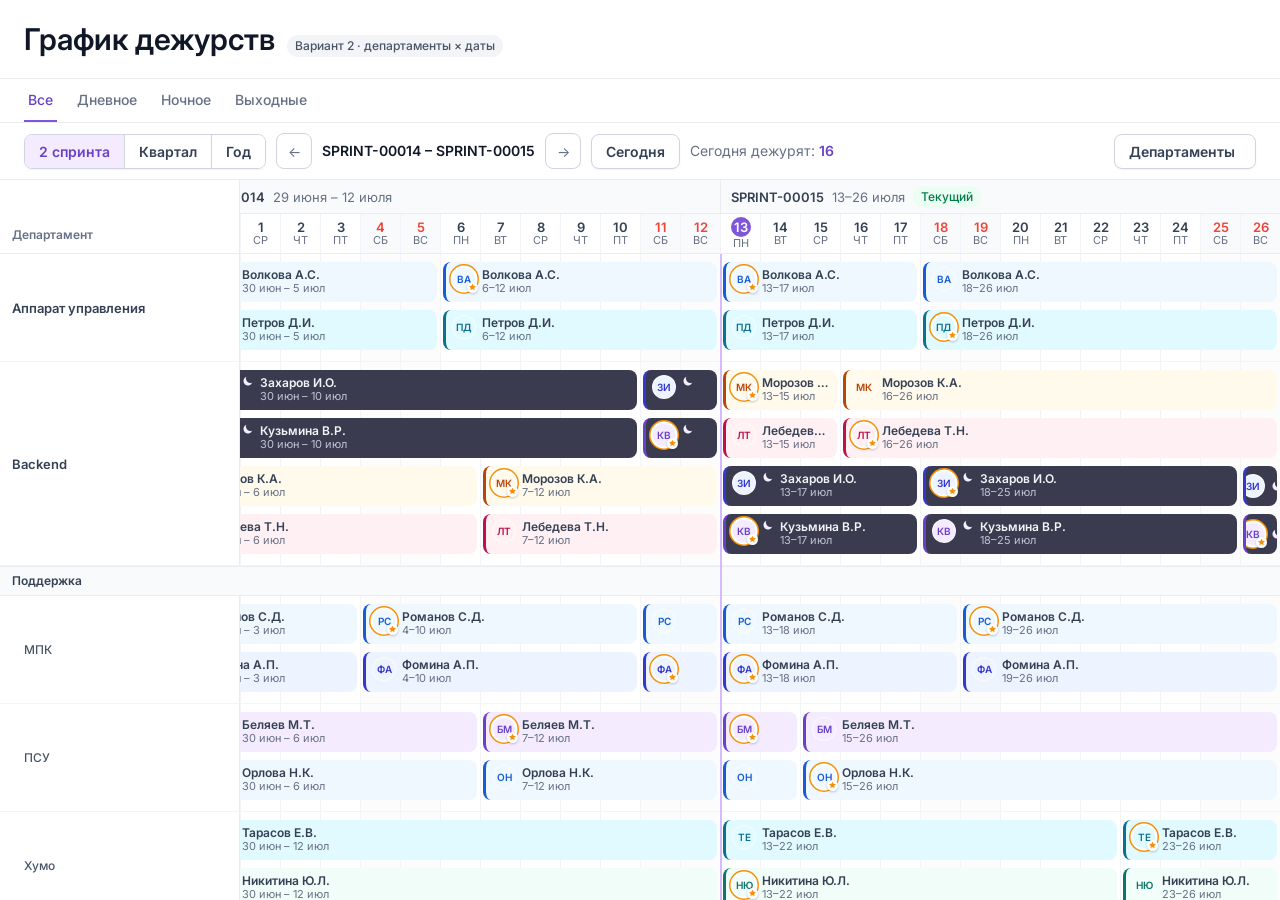
==== index.html @ 49e263d4 "Rename variant-2.html to index.html" ====
<!DOCTYPE html>
<html lang="ru">
<head>
<meta charset="UTF-8">
<meta name="viewport" content="width=device-width, initial-scale=1.0">
<title>График дежурств — Вариант 2 (департаменты × даты)</title>
<link rel="preconnect" href="https://fonts.googleapis.com">
<link rel="preconnect" href="https://fonts.gstatic.com" crossorigin>
<link href="https://fonts.googleapis.com/css2?family=Inter:wght@400;500;600;700&display=swap" rel="stylesheet">
<link rel="stylesheet" href="common.css">
<style>
  html, body { height: 100%; overflow: hidden; }
  body { display: flex; flex-direction: column; }

  .tl-wrap {
    flex: 1;
    overflow: auto;
    position: relative;
    background: var(--gray-25);
  }

  .tl-grid {
    display: grid;
    position: relative;
  }

  /* corner + headers */
  .corner-cell {
    position: sticky;
    top: 0; left: 0;
    z-index: 9;
    background: #fff;
    border-bottom: 1px solid var(--gray-200);
    border-right: 1px solid var(--gray-200);
    grid-column: 1;
    grid-row: 1 / span 2;
    display: flex;
    align-items: flex-end;
    padding: 8px 12px;
    font-size: 12px;
    font-weight: 600;
    color: var(--gray-500);
  }
  .sprint-head-cell {
    position: sticky;
    top: 0;
    z-index: 6;
    background: var(--gray-50);
    border-bottom: 1px solid var(--gray-200);
    border-left: 1px solid var(--gray-200);
    display: flex;
    align-items: center;
    gap: 8px;
    padding: 6px 10px;
    font-size: 13px;
    font-weight: 600;
    color: var(--gray-700);
    height: 34px;
    overflow: hidden;
    white-space: nowrap;
  }
  .sprint-head-cell > span { overflow: hidden; text-overflow: ellipsis; }
  .day-head-cell {
    position: sticky;
    z-index: 6;
    background: #fff;
    border-bottom: 1px solid var(--gray-200);
    border-left: 1px solid var(--gray-100);
    display: flex;
    flex-direction: column;
    align-items: center;
    justify-content: center;
    font-size: 11px;
    color: var(--gray-500);
    height: 40px;
    line-height: 13px;
  }
  .day-head-cell .dnum { font-size: 13px; font-weight: 600; color: var(--gray-700); }
  .day-head-cell.is-weekend { background: var(--gray-50); }
  .day-head-cell.is-weekend .dnum { color: var(--error-500); }
  .day-head-cell.is-today .dnum {
    display: inline-flex;
    align-items: center;
    justify-content: center;
    width: 20px; height: 20px;
    border-radius: 50%;
    background: var(--brand-600);
    color: #fff;
  }
  .day-head-cell.is-current-period {
    background: var(--brand-25);
  }
  .day-head-cell.is-current-period .dnum {
    color: var(--brand-700);
  }

  .today-line {
    position: absolute;
    top: 0;
    width: 2px;
    background: var(--brand-300);
    z-index: 4;
    pointer-events: none;
  }

  /* department rows */
  .dept-label-cell {
    position: sticky;
    left: 0;
    z-index: 3;
    background: #fff;
    border-right: 1px solid var(--gray-200);
    border-bottom: 1px solid var(--gray-100);
    padding: 8px 12px;
    display: flex;
    align-items: center;
    font-size: 13px;
    font-weight: 600;
    color: var(--gray-700);
  }
  /* Строка-названия группы внутри департамента (напр. "Поддержка" -> МПК) —
     чуть светлее и с отступом, сама строка идёт ПОСЛЕ .dept-section-row. */
  .dept-label-cell.is-group {
    padding-left: 24px;
    font-size: 12px;
    font-weight: 500;
    color: var(--gray-600);
  }
  /* Строка-заголовок департамента, у которого есть группы — во всю ширину
     таблицы, сразу над строками его групп (см. Roster.buildColumns). */
  /* Сам бар — на всю ширину грида (не sticky, иначе поедет и разъедется с
     колонками дат под ним при горизонтальном скролле). А вот подпись внутри
     него должна оставаться в поле зрения при скролле — она sticky. */
  .dept-section-row {
    background: var(--gray-50);
    border-bottom: 1px solid var(--gray-200);
    border-top: 1px solid var(--gray-200);
    display: flex;
    align-items: center;
    font-size: 12px;
    font-weight: 600;
    color: var(--gray-700);
  }
  .dept-section-row .dept-section-label {
    position: sticky;
    left: 0;
    padding: 4px 12px;
  }
  .dept-body-cell {
    position: relative;
    border-bottom: 1px solid var(--gray-100);
    background: #fff;
  }
  .dept-body-cell .col-bg {
    position: absolute;
    top: 0; bottom: 0;
    border-left: 1px solid var(--gray-100);
  }
  .dept-body-cell .col-bg.weekend { background: var(--gray-25); }

  .dept-body-cell .duty-card {
    position: absolute;
    box-sizing: border-box;
    height: 40px;
  }

  .dept-body-cell .empty-dash-abs {
    position: absolute;
    top: 0; bottom: 0;
    display: flex;
    align-items: center;
    justify-content: center;
  }

</style>
</head>
<body>

<header class="page-header">
  <div class="page-title-block">
    <h1 class="page-title">График дежурств</h1>
    <span class="badge badge-gray">Вариант 2 · департаменты × даты</span>
  </div>
</header>

<nav class="tabs" role="tablist" aria-label="Фильтр по типу смены" id="shiftTabs">
  <button class="tab-btn" role="tab" aria-selected="true" data-shift="all">Все</button>
  <button class="tab-btn" role="tab" aria-selected="false" data-shift="day">Дневное</button>
  <button class="tab-btn" role="tab" aria-selected="false" data-shift="night">Ночное</button>
  <button class="tab-btn" role="tab" aria-selected="false" data-shift="weekend">Выходные</button>
</nav>

<div class="filters-bar">
  <div class="filters-left">
    <div class="btn-group" role="group" aria-label="Масштаб" id="zoomGroup">
      <button class="btn" aria-pressed="true" data-zoom="sprint2">2 спринта</button>
      <button class="btn" aria-pressed="false" data-zoom="quarter">Квартал</button>
      <button class="btn" aria-pressed="false" data-zoom="year">Год</button>
    </div>
    <button class="icon-btn" id="prevBtn" aria-label="Предыдущий период">←</button>
    <span class="period-label" id="periodLabel"></span>
    <button class="icon-btn" id="nextBtn" aria-label="Следующий период">→</button>
    <button class="btn" id="todayBtn">Сегодня</button>
    <span class="today-count" id="todayCount">Сегодня дежурят: <strong>0</strong></span>
  </div>
  <div class="filters-right">
    <div class="dropdown" id="deptDropdown">
      <button class="btn" id="deptDropdownBtn" aria-haspopup="true" aria-expanded="false">Департаменты <span id="deptFilterCount"></span></button>
      <div class="dropdown-panel" id="deptDropdownPanel"></div>
    </div>
  </div>
</div>

<main class="tl-wrap" id="tlWrap">
  <div class="tl-grid" id="tlGrid" role="grid" aria-label="График дежурств по департаментам и датам"></div>
</main>

<div class="modal-overlay" id="summaryModalOverlay" hidden>
  <div class="modal" role="dialog" aria-modal="true" aria-labelledby="summaryModalTitle">
    <div class="modal-header">
      <h2 class="modal-title" id="summaryModalTitle">Сводка по спринту</h2>
      <button type="button" class="modal-close" id="summaryModalClose" aria-label="Закрыть">✕</button>
    </div>
    <div class="modal-body" id="summaryModalBody"></div>
  </div>
</div>

<script src="data.js"></script>
<script src="common.js"></script>
<script>
(function () {
  "use strict";

  var peopleById = {};
  DATA.people.forEach(function (p) { peopleById[p.id] = p; });
  var departmentsById = {};
  DATA.departments.forEach(function (d) { departmentsById[d.id] = d; });

  var todayIdx = DATA.sprints.findIndex(function (s) { return s.current; });
  var defaultPairStart = todayIdx > 0 ? todayIdx - 1 : todayIdx;

  var lastRenderContext = null;

  var state = {
    shift: "all",
    hiddenDepts: new Set(),
    hiddenGroups: new Set(),                                  // ключи "deptId::groupId"
    zoom: "sprint2",
    sprintPairStart: defaultPairStart,   // index into DATA.sprints for sprint2 mode
    quarterAnchor: quarterStartOf(Roster.fromISO(DATA.today)),
    yearAnchor: Roster.fromISO(DATA.today).getFullYear()
  };

  function groupKey(deptId, groupId) { return deptId + "::" + groupId; }

  /**
   * Департаменты, видимые с учётом обоих уровней фильтра: скрытые целиком
   * департаменты выброшены; у оставшихся departments со groups скрытые
   * группы вырезаны из .groups (департамент с 0 видимых групп тоже
   * выбрасывается).
   */
  function visibleDepartments() {
    return DATA.departments
      .filter(function (d) { return !state.hiddenDepts.has(d.id); })
      .map(function (d) {
        if (!d.groups) return d;
        var groups = d.groups.filter(function (g) { return !state.hiddenGroups.has(groupKey(d.id, g.id)); });
        return groups.length === d.groups.length ? d : Object.assign({}, d, { groups: groups });
      })
      .filter(function (d) { return !d.groups || d.groups.length > 0; });
  }

  function quarterStartOf(d) {
    var q = Math.floor(d.getMonth() / 3);
    return new Date(d.getFullYear(), q * 3, 1);
  }
  function mondayOnOrBefore(d) {
    var r = new Date(d.getFullYear(), d.getMonth(), d.getDate());
    var wd = r.getDay(); // 0=Sun..6=Sat
    var diff = (wd === 0) ? 6 : wd - 1;
    r.setDate(r.getDate() - diff);
    return r;
  }

  // ---------------------------------------------------------- controls --

  var shiftTabs = document.getElementById("shiftTabs");
  shiftTabs.addEventListener("click", function (e) {
    var btn = e.target.closest(".tab-btn");
    if (!btn) return;
    shiftTabs.querySelectorAll(".tab-btn").forEach(function (b) { b.setAttribute("aria-selected", b === btn ? "true" : "false"); });
    state.shift = btn.dataset.shift;
    render();
  });

  var deptDropdown = document.getElementById("deptDropdown");
  var deptDropdownBtn = document.getElementById("deptDropdownBtn");
  var deptDropdownPanel = document.getElementById("deptDropdownPanel");
  DATA.departments.forEach(function (d) {
    var row = document.createElement("label");
    row.className = "dropdown-item";
    row.innerHTML = '<input type="checkbox" checked data-dept="' + d.id + '"> ' + Roster.escapeHtml(d.name);
    deptDropdownPanel.appendChild(row);
    if (!d.groups) return;
    d.groups.forEach(function (g) {
      var groupRow = document.createElement("label");
      groupRow.className = "dropdown-item is-group";
      groupRow.innerHTML = '<input type="checkbox" checked data-dept="' + d.id + '" data-group="' + g.id + '"> ' + Roster.escapeHtml(g.name);
      deptDropdownPanel.appendChild(groupRow);
    });
  });
  deptDropdownBtn.addEventListener("click", function () {
    var open = deptDropdown.classList.toggle("open");
    deptDropdownBtn.setAttribute("aria-expanded", open ? "true" : "false");
  });
  document.addEventListener("click", function (e) {
    if (!deptDropdown.contains(e.target)) { deptDropdown.classList.remove("open"); deptDropdownBtn.setAttribute("aria-expanded", "false"); }
  });
  deptDropdownPanel.addEventListener("change", function (e) {
    var cb = e.target;
    if (!cb.dataset.dept) return;
    if (cb.dataset.group) {
      var key = groupKey(cb.dataset.dept, cb.dataset.group);
      if (cb.checked) state.hiddenGroups.delete(key); else state.hiddenGroups.add(key);
    } else {
      if (cb.checked) state.hiddenDepts.delete(cb.dataset.dept); else state.hiddenDepts.add(cb.dataset.dept);
      deptDropdownPanel.querySelectorAll('input[data-group][data-dept="' + cb.dataset.dept + '"]').forEach(function (groupCb) {
        groupCb.disabled = !cb.checked;
        groupCb.closest(".dropdown-item").classList.toggle("is-disabled", !cb.checked);
      });
    }
    render();
  });

  var zoomGroup = document.getElementById("zoomGroup");
  zoomGroup.addEventListener("click", function (e) {
    var btn = e.target.closest(".btn");
    if (!btn) return;
    zoomGroup.querySelectorAll(".btn").forEach(function (b) { b.setAttribute("aria-pressed", b === btn ? "true" : "false"); });
    state.zoom = btn.dataset.zoom;
    render();
  });
  zoomGroup.addEventListener("keydown", function (e) {
    if (e.key !== "ArrowLeft" && e.key !== "ArrowRight") return;
    var buttons = Array.prototype.slice.call(zoomGroup.querySelectorAll(".btn"));
    var idx = buttons.indexOf(document.activeElement);
    if (idx === -1) return;
    var next = e.key === "ArrowRight" ? Math.min(buttons.length - 1, idx + 1) : Math.max(0, idx - 1);
    buttons[next].focus();
    buttons[next].click();
    e.preventDefault();
  });

  document.getElementById("prevBtn").addEventListener("click", function () { shiftPeriod(-1); });
  document.getElementById("nextBtn").addEventListener("click", function () { shiftPeriod(1); });
  document.getElementById("todayBtn").addEventListener("click", function () {
    state.sprintPairStart = defaultPairStart;
    state.quarterAnchor = quarterStartOf(Roster.fromISO(DATA.today));
    state.yearAnchor = Roster.fromISO(DATA.today).getFullYear();
    render();
  });

  function shiftPeriod(dir) {
    if (state.zoom === "sprint2") {
      // Скользящее окно на 1 спринт за раз: 14-15 -> след. -> 15-16 -> 16-17,
      // а не перескок сразу через пару (14-15 -> 16-17).
      var next = state.sprintPairStart + dir;
      state.sprintPairStart = Math.max(0, Math.min(DATA.sprints.length - 2, next));
    } else if (state.zoom === "quarter") {
      var d = new Date(state.quarterAnchor.getFullYear(), state.quarterAnchor.getMonth() + dir * 3, 1);
      state.quarterAnchor = d;
    } else {
      state.yearAnchor += dir;
    }
    render();
  }

  window.addEventListener("resize", render);

  // ------------------------------------------------------------- today --

  function updateTodayCount(filteredDuties) {
    var todayDuties = filteredDuties.filter(function (d) { return d.date === DATA.today; });
    var totalPeople = new Set(todayDuties.map(function (d) { return d.personId; })).size;
    document.getElementById("todayCount").innerHTML = "Сегодня дежурят: <strong>" + totalPeople + "</strong>";
  }

  // -------------------------------------------------------------- main --

  function render() {
    var visibleDepts = visibleDepartments();
    var hiddenCount = (DATA.departments.length - visibleDepts.length) + state.hiddenGroups.size;
    document.getElementById("deptFilterCount").textContent = hiddenCount > 0 ? "(" + hiddenCount + ")" : "";

    var filteredDuties = state.shift === "all" ? DATA.duties : DATA.duties.filter(function (d) { return d.shift === state.shift; });
    // Ещё раз фильтруем по скрытым департаментам/группам — чтобы сводка по
    // спринту (модалка) тоже не учитывала скрытых людей, не только строки.
    filteredDuties = filteredDuties.filter(function (d) {
      var p = peopleById[d.personId];
      if (!p) return false;
      if (state.hiddenDepts.has(p.departmentId)) return false;
      if (p.groupId && state.hiddenGroups.has(groupKey(p.departmentId, p.groupId))) return false;
      return true;
    });
    updateTodayCount(filteredDuties);
    // Сохраняем последний контекст фильтров — модалка сводки по спринту
    // открывается по клику независимо от render() и должна видеть текущие
    // фильтры (по табу смены / по чекбоксам департаментов).
    lastRenderContext = { visibleDepts: visibleDepts, filteredDuties: filteredDuties, peopleById: peopleById };


    if (state.zoom === "sprint2") renderSprint2(visibleDepts, filteredDuties);
    else if (state.zoom === "quarter") renderQuarter(visibleDepts, filteredDuties);
    else renderYear(visibleDepts, filteredDuties);
  }

  /**
   * Разворачивает департаменты в плоский список СТРОК грида: департамент
   * без groups — 1 обычная строка; департамент с groups (напр. "Поддержка")
   * — строка-разделитель на всю ширину (dept-header) + по одной строке на
   * каждую группу. dept-header НЕ строка данных, лейнов/duty-card в ней нет.
   */
  function buildGridRows(visibleDepts) {
    var cols = Roster.buildColumns(visibleDepts);
    var gridRows = [];
    var lastDeptStart = null;
    cols.forEach(function (col) {
      if (col.isGrouped && col.deptColStart !== lastDeptStart) {
        gridRows.push({ type: "dept-header", deptName: col.deptName });
        lastDeptStart = col.deptColStart;
      }
      gridRows.push({ type: "row", col: col });
    });
    return gridRows;
  }

  function columnLabel(col) {
    return col.isGrouped ? col.deptName + " / " + col.groupName : col.deptName;
  }

  function setColumnsVar(count) {
    var containerWidth = document.getElementById("tlWrap").clientWidth;
    var dayW = Math.max(40, Math.floor((containerWidth - 240) / count));
    document.getElementById("tlGrid").style.setProperty("--day-w", dayW + "px");
    return dayW;
  }

  // ============================================================ sprint2 =

  function renderSprint2(visibleDepts, filteredDuties) {
    var pairStart = Math.max(0, Math.min(DATA.sprints.length - 2, state.sprintPairStart));
    var sprintA = DATA.sprints[pairStart];
    var sprintB = DATA.sprints[pairStart + 1];
    document.getElementById("periodLabel").textContent = sprintA.id + " – " + sprintB.id;
    document.getElementById("prevBtn").disabled = pairStart <= 0;
    document.getElementById("nextBtn").disabled = pairStart >= DATA.sprints.length - 2;

    var days = [];
    [sprintA, sprintB].forEach(function (sprint) {
      for (var iso = sprint.start; iso <= sprint.end; iso = Roster.addDays(iso, 1)) days.push(iso);
    });
    var dayW = setColumnsVar(days.length);
    var dayIndex = {};
    days.forEach(function (iso, i) { dayIndex[iso] = i; });

    var gridRows = buildGridRows(visibleDepts);

    var grid = document.getElementById("tlGrid");
    grid.innerHTML = "";
    grid.style.gridTemplateColumns = "240px repeat(" + days.length + ", var(--day-w))";
    grid.style.gridTemplateRows = "34px 40px repeat(" + gridRows.length + ", auto)";

    // corner
    var corner = document.createElement("div");
    corner.className = "corner-cell";
    corner.textContent = "Департамент";
    grid.appendChild(corner);

    // sprint header row
    [sprintA, sprintB].forEach(function (sprint, si) {
      var cell = document.createElement("div");
      cell.className = "sprint-head-cell sprint-clickable";
      cell.style.gridColumn = (si * 14 + 2) + " / span 14";
      cell.style.gridRow = "1";
      cell.dataset.sprintId = sprint.id;
      cell.tabIndex = 0;
      cell.setAttribute("role", "button");
      cell.setAttribute("aria-label", "Сводка по спринту " + sprint.id);
      cell.innerHTML = "<span>" + sprint.id + "</span><span style='font-weight:400;color:var(--gray-500)'>" +
        Roster.formatRangeFull(sprint.start, sprint.end) + "</span>" +
        (sprint.current ? '<span class="badge badge-success">Текущий</span>' : "");
      grid.appendChild(cell);
    });

    // day header row
    days.forEach(function (iso, idx) {
      var isToday = iso === DATA.today;
      var isWeekend = Roster.isWeekendISO(iso);
      var cell = document.createElement("div");
      cell.className = "day-head-cell" + (isWeekend ? " is-weekend" : "") + (isToday ? " is-today" : "");
      cell.style.gridColumn = (idx + 2) + "";
      cell.style.gridRow = "2";
      cell.style.top = "34px";
      cell.dataset.date = iso;
      cell.innerHTML = '<span class="dnum">' + Roster.dayNum(iso) + '</span><span>' + Roster.weekdayLetter(iso) + '</span>';
      grid.appendChild(cell);
    });

    // spans
    var spans = Roster.buildSpans(filteredDuties, peopleById, DATA.sprints);
    var visibleSprintIds = {};
    visibleSprintIds[sprintA.id] = true;
    visibleSprintIds[sprintB.id] = true;
    var relevant = spans.filter(function (s) { return visibleSprintIds[s.sprintId]; });

    var LANE_H = 44, LANE_GAP = 4, ROW_PAD = 8;

    gridRows.forEach(function (gr, i) {
      var gridRow = i + 3;

      if (gr.type === "dept-header") {
        var hdr = document.createElement("div");
        hdr.className = "dept-section-row";
        hdr.style.gridColumn = "1 / -1";
        hdr.style.gridRow = gridRow + "";
        hdr.innerHTML = '<span class="dept-section-label"></span>';
        hdr.firstChild.textContent = gr.deptName;
        grid.appendChild(hdr);
        return;
      }

      var col = gr.col;
      var colSpans = relevant.filter(function (s) { return s.departmentId === col.deptId && (col.groupId === null || s.groupId === col.groupId); }).slice();
      var laneCount = Roster.assignLanes(colSpans) || 1;
      var rowHeight = laneCount * LANE_H + (laneCount - 1) * LANE_GAP + ROW_PAD * 2;

      var label = document.createElement("div");
      label.className = "dept-label-cell" + (col.isGrouped ? " is-group" : "");
      label.style.gridColumn = "1";
      label.style.gridRow = gridRow + "";
      label.textContent = col.isGrouped ? col.groupName : col.deptName;
      grid.appendChild(label);

      var body = document.createElement("div");
      body.className = "dept-body-cell";
      body.style.gridColumn = "2 / span " + days.length;
      body.style.gridRow = gridRow + "";
      body.style.height = rowHeight + "px";
      body.setAttribute("role", "gridcell");

      days.forEach(function (iso, idx) {
        var bg = document.createElement("div");
        bg.className = "col-bg" + (Roster.isWeekendISO(iso) ? " weekend" : "");
        bg.style.left = (idx * dayW) + "px";
        bg.style.width = dayW + "px";
        body.appendChild(bg);
      });

      var covered = new Array(days.length).fill(false);
      colSpans.forEach(function (span) {
        var s = dayIndex[span.start], e = dayIndex[span.end];
        for (var i2 = s; i2 <= e; i2++) covered[i2] = true;
        var card = Roster.renderCard(span, peopleById, departmentsById, { compact: (e - s + 1) < 2 });
        card.style.left = (s * dayW + 3) + "px";
        card.style.width = ((e - s + 1) * dayW - 6) + "px";
        card.style.top = (ROW_PAD + span.lane * (LANE_H + LANE_GAP)) + "px";
        body.appendChild(card);
      });
      covered.forEach(function (isCovered, idx) {
        if (isCovered) return;
        var dash = document.createElement("div");
        dash.className = "empty-dash-abs";
        dash.style.left = (idx * dayW) + "px";
        dash.style.width = dayW + "px";
        dash.innerHTML = '<span class="empty-dash">—</span>';
        body.appendChild(dash);
      });

      grid.appendChild(body);
    });

    // today vertical line
    if (dayIndex[DATA.today] !== undefined) {
      var line = document.createElement("div");
      line.className = "today-line";
      line.style.left = (240 + dayIndex[DATA.today] * dayW) + "px";
      line.style.height = grid.scrollHeight + "px";
      grid.appendChild(line);
    }

    Roster.wireHighlight(grid);

    if (!renderSprint2._scrolled) {
      renderSprint2._scrolled = true;
      requestAnimationFrame(function () {
        var el = document.querySelector('.day-head-cell[data-date="' + DATA.today + '"]');
        if (el) el.scrollIntoView({ inline: "center", block: "nearest" });
      });
    }
  }

  // ============================================================= quarter =

  function isoWeeksOfQuarter(anchor) {
    var start = mondayOnOrBefore(anchor);
    var weeks = [];
    for (var i = 0; i < 13; i++) {
      var wStart = Roster.addDaysDate(start, i * 7);
      var wEnd = Roster.addDaysDate(wStart, 6);
      weeks.push({ start: Roster.toISO(wStart), end: Roster.toISO(wEnd) });
    }
    return weeks;
  }

  function renderQuarter(visibleDepts, filteredDuties) {
    var anchor = state.quarterAnchor;
    var q = Math.floor(anchor.getMonth() / 3) + 1;
    document.getElementById("periodLabel").textContent = anchor.getFullYear() + " · Q" + q;
    document.getElementById("prevBtn").disabled = false;
    document.getElementById("nextBtn").disabled = false;

    var weeks = isoWeeksOfQuarter(anchor);
    var dayW = setColumnsVar(weeks.length);
    var gridRows = buildGridRows(visibleDepts);

    var grid = document.getElementById("tlGrid");
    grid.innerHTML = "";
    grid.style.gridTemplateColumns = "240px repeat(" + weeks.length + ", var(--day-w))";
    grid.style.gridTemplateRows = "34px 40px repeat(" + gridRows.length + ", auto)";

    var corner = document.createElement("div");
    corner.className = "corner-cell";
    corner.textContent = "Департамент";
    grid.appendChild(corner);

    // Спринты — ровно 2 недели, и обе всегда попадают в один и тот же
    // спринт (14 дней = 2 понедельника), поэтому недели можно без остатка
    // сгруппировать по спринтам и показать их colspan-ячейками в верхней
    // строке — как в режиме "2 спринта" — вместо одной плоской надписи
    // "квартал" на весь ряд.
    var sprintGroups = [];
    weeks.forEach(function (w, idx) {
      var sprint = DATA.sprints.find(function (s) { return w.start >= s.start && w.start <= s.end; });
      var last = sprintGroups[sprintGroups.length - 1];
      if (last && last.sprint && sprint && last.sprint.id === sprint.id) {
        last.span++;
      } else {
        sprintGroups.push({ sprint: sprint, startIdx: idx, span: 1 });
      }
    });
    sprintGroups.forEach(function (g) {
      var cell = document.createElement("div");
      cell.className = "sprint-head-cell";
      cell.style.gridColumn = (g.startIdx + 2) + " / span " + g.span;
      cell.style.gridRow = "1";
      // Узкая колонка недели (не 14 колонок дня, как в "2 спринта") — диапазон
      // дат сюда не помещается и переносится на 2 строки, наезжая на ряд
      // недель снизу. Показываем только ID + бейдж, диапазон и так виден
      // в подписях недель ниже.
      if (g.sprint) {
        cell.className += " sprint-clickable";
        cell.dataset.tooltip = Roster.formatRangeFull(g.sprint.start, g.sprint.end);
        cell.dataset.sprintId = g.sprint.id;
        cell.tabIndex = 0;
        cell.setAttribute("role", "button");
        cell.setAttribute("aria-label", "Сводка по спринту " + g.sprint.id);
        cell.innerHTML = "<span>" + g.sprint.id + "</span>" +
          (g.sprint.current ? '<span class="badge badge-success">Текущий</span>' : "");
      } else {
        cell.textContent = "—";
      }
      grid.appendChild(cell);
    });

    var todayISO = DATA.today;
    weeks.forEach(function (w, idx) {
      var isCurrentWeek = todayISO >= w.start && todayISO <= w.end;
      var cell = document.createElement("div");
      cell.className = "day-head-cell" + (isCurrentWeek ? " is-current-period" : "");
      cell.style.gridColumn = (idx + 2) + "";
      cell.style.gridRow = "2";
      cell.style.top = "34px";
      cell.innerHTML = '<span class="dnum">' + Roster.dayNum(w.start) + " " + Roster.monthShort(w.start) + '</span><span>нед.</span>';
      grid.appendChild(cell);
    });

    gridRows.forEach(function (gr, i) {
      var gridRow = i + 3;

      if (gr.type === "dept-header") {
        var hdr = document.createElement("div");
        hdr.className = "dept-section-row";
        hdr.style.gridColumn = "1 / -1";
        hdr.style.gridRow = gridRow + "";
        hdr.innerHTML = '<span class="dept-section-label"></span>';
        hdr.firstChild.textContent = gr.deptName;
        grid.appendChild(hdr);
        return;
      }

      var col = gr.col;
      var label = document.createElement("div");
      label.className = "dept-label-cell" + (col.isGrouped ? " is-group" : "");
      label.style.gridColumn = "1";
      label.style.gridRow = gridRow + "";
      label.textContent = col.isGrouped ? col.groupName : col.deptName;
      grid.appendChild(label);

      weeks.forEach(function (w, idx) {
        var cell = document.createElement("div");
        cell.className = "agg-cell";
        cell.style.gridColumn = (idx + 2) + "";
        cell.style.gridRow = gridRow + "";
        cell.style.height = "56px";

        var peopleInWeek = Roster.peopleInRange(filteredDuties, peopleById, col.deptId, w.start, w.end, col.groupId);
        if (peopleInWeek.length === 0) {
          cell.innerHTML = '<span class="empty-dash">—</span>';
        } else {
          var shown = peopleInWeek.slice(0, 3);
          var html = shown.map(function (p) {
            var partial = p.weekDays < 7 ? p.weekDays : null;
            var extra = ' tabindex="0" aria-label="' + Roster.escapeHtml(p.fullName) + ', ' + Roster.escapeHtml(columnLabel(col)) + ', неделя с ' + Roster.formatRangeFull(w.start, w.start) +
              (partial ? " (" + partial + " из 7 дней — часть недели)" : "") + '" data-person-id="' + p.id + '"';
            return Roster.avatarHtml(p, "avatar-sm", extra, p.isLead, partial);
          }).join("");
          if (peopleInWeek.length > 3) html += '<span class="agg-more">+' + (peopleInWeek.length - 3) + '</span>';
          cell.innerHTML = html;
        }
        grid.appendChild(cell);
      });
    });

    Roster.wireHighlight(grid);
  }

  // ================================================================ year =

  function renderYear(visibleDepts, filteredDuties) {
    var year = state.yearAnchor;
    document.getElementById("periodLabel").textContent = "" + year;
    document.getElementById("prevBtn").disabled = false;
    document.getElementById("nextBtn").disabled = false;

    var months = [];
    for (var m = 0; m < 12; m++) months.push(m);
    var dayW = setColumnsVar(12);
    var gridRows = buildGridRows(visibleDepts);

    var grid = document.getElementById("tlGrid");
    grid.innerHTML = "";
    grid.style.gridTemplateColumns = "240px repeat(12, var(--day-w))";
    grid.style.gridTemplateRows = "34px 40px repeat(" + gridRows.length + ", auto)";

    var corner = document.createElement("div");
    corner.className = "corner-cell";
    corner.textContent = "Департамент";
    grid.appendChild(corner);

    var yCell = document.createElement("div");
    yCell.className = "sprint-head-cell";
    yCell.style.gridColumn = "2 / span 12";
    yCell.style.gridRow = "1";
    yCell.textContent = year + " год";
    grid.appendChild(yCell);

    var todayDate = Roster.fromISO(DATA.today);
    months.forEach(function (m, idx) {
      var isCurrentMonth = todayDate.getFullYear() === year && todayDate.getMonth() === m;
      var cell = document.createElement("div");
      cell.className = "day-head-cell" + (isCurrentMonth ? " is-current-period" : "");
      cell.style.gridColumn = (idx + 2) + "";
      cell.style.gridRow = "2";
      cell.style.top = "34px";
      cell.innerHTML = '<span class="dnum">' + Roster.MONTHS_SHORT_UP(m) + '</span>';
      grid.appendChild(cell);
    });

    gridRows.forEach(function (gr, i) {
      var gridRow = i + 3;

      if (gr.type === "dept-header") {
        var hdr = document.createElement("div");
        hdr.className = "dept-section-row";
        hdr.style.gridColumn = "1 / -1";
        hdr.style.gridRow = gridRow + "";
        hdr.innerHTML = '<span class="dept-section-label"></span>';
        hdr.firstChild.textContent = gr.deptName;
        grid.appendChild(hdr);
        return;
      }

      var col = gr.col;
      var label = document.createElement("div");
      label.className = "dept-label-cell" + (col.isGrouped ? " is-group" : "");
      label.style.gridColumn = "1";
      label.style.gridRow = gridRow + "";
      label.textContent = col.isGrouped ? col.groupName : col.deptName;
      grid.appendChild(label);

      months.forEach(function (m, idx) {
        var mm = String(m + 1).padStart(2, "0");
        var monthStart = year + "-" + mm + "-01";
        var monthEnd = year + "-" + mm + "-" + String(new Date(year, m + 1, 0).getDate()).padStart(2, "0");

        var cell = document.createElement("div");
        cell.className = "agg-cell clickable";
        cell.style.gridColumn = (idx + 2) + "";
        cell.style.gridRow = gridRow + "";
        cell.style.height = "48px";
        cell.tabIndex = 0;
        cell.setAttribute("role", "button");

        var people = Roster.peopleInRange(filteredDuties, peopleById, col.deptId, monthStart, monthEnd, col.groupId);
        if (people.length === 0) {
          cell.innerHTML = '<span class="empty-dash">—</span>';
          cell.setAttribute("aria-label", columnLabel(col) + ", " + Roster.MONTHS_SHORT_UP(m) + " " + year + ", дежурств нет. Перейти к периоду.");
        } else {
          // колонка месяца уже недельной — показываем меньше аватаров,
          // чтобы не вылезать за пределы узкой ячейки
          var shown = people.slice(0, 2);
          var html = shown.map(function (p) {
            return Roster.avatarHtml(p, "avatar-sm", ' data-person-id="' + p.id + '"', p.isLead);
          }).join("");
          if (people.length > 2) html += '<span class="agg-more">+' + (people.length - 2) + '</span>';
          cell.innerHTML = html;
          var names = people.map(function (p) { return p.fullName + " (" + p.weekDays + " дн.)"; }).join(", ");
          cell.dataset.tooltip = names;
          cell.setAttribute("aria-label", columnLabel(col) + ", " + Roster.MONTHS_SHORT_UP(m) + " " + year + ": " + names + ". Перейти к периоду.");
        }
        cell.addEventListener("click", function () { jumpToMonth(year, m); });
        cell.addEventListener("keydown", function (e) { if (e.key === "Enter" || e.key === " ") { e.preventDefault(); jumpToMonth(year, m); } });
        grid.appendChild(cell);
      });
    });
  }

  function jumpToMonth(year, month) {
    var mid = new Date(year, month, 15);
    var midISO = Roster.toISO(mid);
    var idx = DATA.sprints.findIndex(function (s) { return midISO >= s.start && midISO <= s.end; });
    if (idx === -1) idx = 0;
    state.sprintPairStart = Math.max(0, Math.min(DATA.sprints.length - 2, idx > 0 ? idx - 1 : idx));
    state.zoom = "sprint2";
    zoomGroup.querySelectorAll(".btn").forEach(function (b) { b.setAttribute("aria-pressed", b.dataset.zoom === "sprint2" ? "true" : "false"); });
    render();
  }

  Roster.MONTHS_SHORT_UP = function (m) {
    return ["Янв", "Фев", "Мар", "Апр", "Май", "Июн", "Июл", "Авг", "Сен", "Окт", "Ноя", "Дек"][m];
  };

  render();

  Roster.enableTooltips(document.body);
  Roster.initSprintSummaryModal(document.getElementById("tlWrap"), {
    sprints: DATA.sprints,
    getContext: function () { return lastRenderContext; }
  });
})();
</script>
</body>
</html>
---- common.css ----
/* ============================================================================
 * Общие стили: токены Untitled UI, аватары, карточка дежурства, табы, бейджи.
 * ==========================================================================*/

:root {
  --gray-25: #FCFCFD;
  --gray-50: #F9FAFB;
  --gray-100: #F2F4F7;
  --gray-200: #EAECF0;
  --gray-300: #D0D5DD;
  --gray-500: #667085;
  --gray-600: #475467;
  --gray-700: #344054;
  --gray-900: #101828;

  --brand-25: #F9F5FF;
  --brand-50: #F4EBFF;
  --brand-100: #E9D7FE;
  --brand-300: #D6BBFB;
  --brand-600: #7F56D9;
  --brand-700: #6941C6;

  --success-50: #ECFDF3;
  --success-700: #027A48;
  --error-500: #F04438;
  --error-50: #FEF3F2;

  --shadow-xs: 0 1px 2px rgba(16, 24, 40, 0.05);
  --shadow-md: 0 4px 8px -2px rgba(16, 24, 40, 0.10), 0 2px 4px -2px rgba(16, 24, 40, 0.06);

  --font-sans: "Inter", -apple-system, BlinkMacSystemFont, "Segoe UI", sans-serif;
}

* { box-sizing: border-box; }

/* [hidden] must win over component classes like .icon-btn/.heat-legend that
   set their own `display` — equal specificity would otherwise let the
   later author rule (display:flex etc.) override the UA `display:none`. */
[hidden] { display: none !important; }

html, body {
  margin: 0;
  padding: 0;
  font-family: var(--font-sans);
  font-size: 14px;
  line-height: 20px;
  color: var(--gray-700);
  background: var(--gray-25);
  min-width: 1280px;
}

button, select, input {
  font-family: inherit;
  font-size: inherit;
}

a { color: inherit; }

/* focus ring, WCAG-visible */
:focus-visible {
  outline: 2px solid var(--brand-300);
  outline-offset: 2px;
  border-radius: 4px;
}

.visually-hidden {
  position: absolute;
  width: 1px; height: 1px;
  padding: 0; margin: -1px;
  overflow: hidden;
  clip: rect(0,0,0,0);
  white-space: nowrap;
  border: 0;
}

/* ---------- Page chrome ---------- */

.page-header {
  display: flex;
  align-items: center;
  justify-content: space-between;
  padding: 20px 24px;
  border-bottom: 1px solid var(--gray-200);
  background: #fff;
  gap: 16px;
  flex-wrap: wrap;
}

.page-title-block { display: flex; align-items: baseline; gap: 12px; }

.page-title {
  font-size: 30px;
  line-height: 38px;
  font-weight: 600;
  color: var(--gray-900);
  margin: 0;
}

.today-count {
  font-size: 14px;
  color: var(--gray-500);
}
.today-count strong { color: var(--brand-700); font-weight: 600; }

.header-controls { display: flex; align-items: center; gap: 12px; flex-wrap: wrap; }

/* ---------- Tabs (underline) ---------- */

.tabs {
  display: flex;
  gap: 4px;
  border-bottom: 1px solid var(--gray-200);
  padding: 0 24px;
  background: #fff;
}
.tab-btn {
  appearance: none;
  background: none;
  border: none;
  border-bottom: 2px solid transparent;
  padding: 12px 4px;
  margin: 0 12px 0 0;
  font-size: 14px;
  font-weight: 500;
  color: var(--gray-500);
  cursor: pointer;
}
.tab-btn:hover { color: var(--gray-700); }
.tab-btn[aria-selected="true"] {
  color: var(--brand-700);
  border-bottom-color: var(--brand-600);
}

/* ---------- Buttons / button group ---------- */

.btn {
  appearance: none;
  display: inline-flex;
  align-items: center;
  gap: 6px;
  border: 1px solid var(--gray-300);
  background: #fff;
  color: var(--gray-700);
  font-weight: 600;
  font-size: 14px;
  border-radius: 8px;
  padding: 8px 14px;
  cursor: pointer;
  box-shadow: var(--shadow-xs);
}
.btn:hover { background: var(--gray-50); }
.btn.btn-brand {
  background: var(--brand-600);
  border-color: var(--brand-600);
  color: #fff;
}
.btn.btn-brand:hover { background: var(--brand-700); }
.btn:disabled { opacity: .5; cursor: not-allowed; }

.btn-group {
  display: inline-flex;
  border-radius: 8px;
  overflow: hidden;
  border: 1px solid var(--gray-300);
  box-shadow: var(--shadow-xs);
}
.btn-group .btn {
  border: none;
  border-radius: 0;
  box-shadow: none;
  border-right: 1px solid var(--gray-300);
}
.btn-group .btn:last-child { border-right: none; }
.btn-group .btn[aria-pressed="true"] {
  background: var(--brand-50);
  color: var(--brand-700);
}

.icon-btn {
  appearance: none;
  border: 1px solid var(--gray-300);
  background: #fff;
  border-radius: 8px;
  width: 36px;
  height: 36px;
  display: inline-flex;
  align-items: center;
  justify-content: center;
  cursor: pointer;
  color: var(--gray-500);
}
.icon-btn:hover { background: var(--gray-50); color: var(--gray-700); }

/* ---------- Dropdown / multiselect ---------- */

.dropdown { position: relative; }
.dropdown-panel {
  position: absolute;
  top: calc(100% + 4px);
  right: 0;
  z-index: 40;
  background: #fff;
  border: 1px solid var(--gray-200);
  border-radius: 12px;
  box-shadow: var(--shadow-md);
  padding: 8px;
  min-width: 240px;
  display: none;
}
.dropdown.open .dropdown-panel { display: block; }
.dropdown-item {
  display: flex;
  align-items: center;
  gap: 8px;
  padding: 8px 10px;
  border-radius: 6px;
  cursor: pointer;
  font-size: 14px;
  color: var(--gray-700);
}
.dropdown-item:hover { background: var(--gray-50); }
.dropdown-item input { accent-color: var(--brand-600); width: 16px; height: 16px; }
/* Группа внутри департамента (напр. Поддержка -> МПК) — с отступом и чуть
   мельче; когда сам департамент выключен, группы недоступны для клика,
   но остаются в своём предыдущем состоянии (не сбрасываются). */
.dropdown-item.is-group {
  padding-left: 30px;
  font-size: 13px;
  color: var(--gray-600);
}
.dropdown-item.is-group.is-disabled {
  color: var(--gray-300);
  cursor: not-allowed;
}
.dropdown-item.is-group.is-disabled:hover { background: none; }

/* ---------- Badge ---------- */

.badge {
  display: inline-flex;
  align-items: center;
  padding: 2px 8px;
  border-radius: 9999px;
  font-size: 12px;
  font-weight: 500;
  line-height: 18px;
  white-space: nowrap;
}
.badge-success { background: var(--success-50); color: var(--success-700); }
.badge-brand { background: var(--brand-50); color: var(--brand-700); }
.badge-gray { background: var(--gray-100); color: var(--gray-600); }

/* ---------- Avatar ---------- */

.avatar {
  position: relative;
  display: inline-flex;
  align-items: center;
  justify-content: center;
  border-radius: 9999px;
  font-weight: 600;
  flex: none;
  border: 1.5px solid rgba(255,255,255,.7);
}
.avatar-sm { width: 24px; height: 24px; font-size: 10px; }
.avatar-md { width: 28px; height: 28px; font-size: 11px; }

/* лид/ответственный: золотое кольцо + бейдж-звезда */
.avatar.is-lead {
  box-shadow: 0 0 0 1.5px #fff, 0 0 0 3px #F79009;
}
/* "не вся неделя" в агрегированной ячейке "Квартал" — часть срока закрыл
   другой человек (подмена/передача дежурства). Пунктир — доп. носитель
   информации помимо цвета/тултипа (WCAG: не только цвет). */
.avatar.is-partial {
  border: 1.5px dashed var(--gray-400);
}
.avatar.is-lead .lead-badge {
  position: absolute;
  right: -3px;
  bottom: -3px;
  width: 11px;
  height: 11px;
  color: #F79009;
  background: #fff;
  border-radius: 50%;
  padding: 1px;
  box-sizing: border-box;
  filter: drop-shadow(0 1px 1px rgba(16,24,40,.25));
}

.avatar-stack { display: flex; align-items: center; }
.avatar-stack .avatar { margin-left: -8px; }
.avatar-stack .avatar:first-child { margin-left: 0; }

/* ---------- Sprint summary modal ---------- */

/* Заголовок/группа спринта, по клику на которую открывается модалка —
   .sprint-divider (вариант 1) и .sprint-head-cell (вариант 2) получают
   этот класс дополнительно к своим собственным стилям layout'а. */
.sprint-clickable {
  cursor: pointer;
}
.sprint-clickable:hover {
  background: var(--brand-25) !important;
}
.sprint-clickable:focus-visible {
  outline: 2px solid var(--brand-300);
  outline-offset: -2px;
}

.modal-overlay {
  position: fixed;
  inset: 0;
  background: rgba(16, 24, 40, .45);
  display: flex;
  align-items: center;
  justify-content: center;
  padding: 24px;
  z-index: 100;
}
.modal-overlay[hidden] { display: none; }
.modal {
  background: #fff;
  border-radius: 12px;
  box-shadow: var(--shadow-md), 0 12px 32px rgba(16, 24, 40, .25);
  width: 100%;
  max-width: 760px;
  max-height: 85vh;
  display: flex;
  flex-direction: column;
  overflow: hidden;
}
.modal-header {
  display: flex;
  align-items: center;
  justify-content: space-between;
  padding: 16px 20px;
  border-bottom: 1px solid var(--gray-200);
  flex: none;
}
.modal-title { font-size: 16px; font-weight: 600; margin: 0; color: var(--gray-900); }
.modal-close {
  appearance: none;
  border: none;
  background: none;
  cursor: pointer;
  width: 32px;
  height: 32px;
  border-radius: 8px;
  display: flex;
  align-items: center;
  justify-content: center;
  color: var(--gray-500);
  font-size: 18px;
  line-height: 1;
  flex: none;
}
.modal-close:hover { background: var(--gray-100); color: var(--gray-700); }
.modal-body {
  padding: 16px 20px 20px;
  overflow-y: auto;
}

.ss-modal-meta { display: flex; align-items: center; gap: 10px; margin-bottom: 8px; font-size: 14px; }
.ss-sprint-id { font-weight: 700; color: var(--brand-700); }
.ss-sprint-range { font-weight: 400; color: var(--gray-500); }
.ss-totals {
  font-size: 13px;
  color: var(--gray-700);
  background: var(--gray-25);
  border: 1px solid var(--gray-200);
  border-radius: 8px;
  padding: 8px 12px;
  margin-bottom: 12px;
}
.ss-totals strong { color: var(--gray-900); }

.ss-chevron { width: 16px; height: 16px; color: var(--gray-500); flex: none; transition: transform .15s; }
.ss-dept-toggle[aria-expanded="false"] .ss-chevron { transform: rotate(-90deg); }

.ss-body {
  display: flex;
  flex-direction: column;
  gap: 6px;
}
.ss-dept {
  border: 1px solid var(--gray-200);
  border-radius: 8px;
  overflow: hidden;
}
.ss-dept-toggle {
  appearance: none;
  display: flex;
  align-items: center;
  gap: 10px;
  width: 100%;
  padding: 8px 12px;
  background: var(--gray-25);
  border: none;
  cursor: pointer;
  font-size: 13px;
  font-family: inherit;
  text-align: left;
  flex-wrap: wrap;
}
.ss-dept-toggle:hover { background: var(--gray-50); }
.ss-dept-toggle .ss-chevron { width: 14px; height: 14px; }
.ss-dept-name { font-weight: 600; color: var(--gray-700); min-width: 150px; }
.ss-dept-count { color: var(--gray-500); font-size: 12px; white-space: nowrap; }
.ss-dept-chips { display: flex; gap: 6px; flex-wrap: wrap; margin-left: auto; }
.ss-stat {
  font-size: 12px;
  font-weight: 500;
  padding: 2px 8px;
  border-radius: 9999px;
  background: var(--gray-100);
  color: var(--gray-700);
  white-space: nowrap;
}
.ss-stat-night { background: var(--gray-900); color: #fff; }
.ss-stat-weekend { background: var(--brand-50); color: var(--brand-700); border: 1px dashed var(--brand-300); }
.ss-stat-empty { background: transparent; color: var(--gray-300); }

.ss-dept-employees {
  padding: 8px 12px 10px;
  display: flex;
  flex-direction: column;
  gap: 6px;
  border-top: 1px solid var(--gray-100);
  background: #fff;
}
.ss-employee { display: flex; align-items: center; gap: 8px; font-size: 13px; flex-wrap: wrap; }
.ss-employee-name { font-weight: 500; color: var(--gray-700); min-width: 150px; }
.ss-employee-meta { color: var(--gray-500); font-size: 12px; }
.ss-empty { color: var(--gray-300); font-size: 13px; padding: 4px 0; }

/* ---------- Tooltip (custom, заменяет нативный title) ---------- */

.rt-tooltip {
  position: absolute;
  z-index: 300;
  background: var(--gray-900);
  color: #fff;
  font-size: 12px;
  font-weight: 500;
  line-height: 1.45;
  padding: 6px 10px;
  border-radius: 6px;
  box-shadow: var(--shadow-md);
  white-space: pre-line;
  max-width: 240px;
  pointer-events: none;
  opacity: 0;
  visibility: hidden;
  transform: translateY(2px);
  transition: opacity .12s ease, transform .12s ease;
}
.rt-tooltip.is-visible { opacity: 1; visibility: visible; transform: translateY(0); }
.rt-tooltip::after {
  content: "";
  position: absolute;
  left: var(--rt-arrow-left, 50%);
  width: 8px;
  height: 8px;
  background: var(--gray-900);
  transform: translateX(-50%) rotate(45deg);
}
.rt-tooltip[data-placement="top"]::after { bottom: -4px; }
.rt-tooltip[data-placement="bottom"]::after { top: -4px; }
@media (prefers-reduced-motion: reduce) {
  .rt-tooltip { transition: none; }
}

/* ---------- Duty card ---------- */

.duty-card {
  border-radius: 8px;
  border-left: 3px solid var(--card-color, var(--brand-600));
  background: var(--card-bg, var(--brand-25));
  color: var(--gray-700);
  cursor: default;
  overflow: hidden;
  display: flex;
  align-items: flex-start;
  gap: 6px;
  padding: 5px 6px;
  transition: box-shadow .12s ease, opacity .12s ease, filter .12s ease;
  /* Даёт карточке возможность подстроиться под СВОЮ реальную ширину (а не
     только под длительность дежурства) — когда лейнов много и колонка
     department'а сжимается, имя/дату всё равно некуда впихнуть читаемо. */
  container-type: inline-size;
  container-name: dutycard;
}
/* Слишком узко для имени+даты — прячем текст, оставляем только аватар,
   имя/дата/тип смены остаются доступны через тултип при наведении. */
@container dutycard (max-width: 60px) {
  .duty-card:not(.compact) { justify-content: center; padding: 3px; }
  .duty-card:not(.compact) .dc-body { display: none; }
}
.duty-card.compact { align-items: center; }
@media (prefers-reduced-motion: reduce) {
  .duty-card { transition: none; }
}
.duty-card:hover, .duty-card:focus-visible, .duty-card.is-highlight {
  box-shadow: var(--shadow-md);
  z-index: 5;
}
.duty-card.is-dimmed { opacity: .4; }

.duty-card.shift-night {
  background: var(--card-bg-night, #3B3B4F);
  color: #F2F4F7;
  border-left-color: var(--card-color, var(--brand-300));
}
.duty-card.shift-weekend {
  border-style: dashed;
  border: 1.5px dashed var(--card-color, var(--brand-600));
  border-left-width: 4px;
}

.duty-card .dc-avatar { flex: none; }
.duty-card .dc-body { min-width: 0; display: flex; flex-direction: column; overflow: hidden; }
.duty-card .dc-name {
  font-size: 12px;
  line-height: 15px;
  font-weight: 600;
  white-space: nowrap;
  overflow: hidden;
  text-overflow: ellipsis;
}
.duty-card .dc-range {
  font-size: 11px;
  line-height: 13px;
  color: var(--gray-500);
  white-space: nowrap;
}
.duty-card.shift-night .dc-range { color: #C0C4D6; }
.duty-card .dc-moon {
  flex: none;
  width: 12px;
  height: 12px;
  color: #F4EBFF;
}
.duty-card.compact { justify-content: center; padding: 3px; }
.duty-card.compact .dc-body { display: none; }

/* empty state dash */
.empty-dash {
  color: var(--gray-300);
  font-size: 13px;
  display: flex;
  align-items: center;
  justify-content: center;
  height: 100%;
  user-select: none;
}

/* weekend day styling shared */
.is-weekend-label { color: var(--error-500); }

/* ---------- filters bar (zoom switcher / nav / period label) ---------- */

.filters-bar {
  display: flex;
  align-items: center;
  justify-content: space-between;
  padding: 10px 24px;
  background: #fff;
  border-bottom: 1px solid var(--gray-200);
  gap: 12px;
  flex-wrap: wrap;
}
.filters-left, .filters-right { display: flex; align-items: center; gap: 10px; }
.period-label { font-size: 14px; font-weight: 600; color: var(--gray-900); min-width: 160px; text-align: center; }

/* ---------- quarter / year aggregate cells (shared by both variants) --- */

.agg-cell {
  position: relative;
  border-left: 1px solid var(--gray-100);
  border-bottom: 1px solid var(--gray-100);
  display: flex;
  align-items: center;
  justify-content: center;
  gap: 2px;
  padding: 6px 4px;
  cursor: default;
  overflow: hidden;
}
.agg-cell.clickable { cursor: pointer; }
.agg-cell.clickable:hover { background: var(--brand-25); }
.agg-more {
  font-size: 11px;
  font-weight: 600;
  color: var(--gray-500);
  background: var(--gray-100);
  border-radius: 9999px;
  padding: 1px 6px;
}
.heat-cell {
  display: flex;
  flex-direction: column;
  align-items: center;
  justify-content: center;
  gap: 0;
  width: 100%;
  height: 100%;
  border-radius: 6px;
  font-size: 14px;
  font-weight: 700;
  line-height: 1.15;
}
.heat-cell .heat-unit {
  font-size: 9px;
  font-weight: 500;
  letter-spacing: .01em;
  opacity: .8;
}
.heat-0 { background: transparent; color: var(--gray-300); }
.heat-1 { background: var(--brand-25); color: var(--brand-700); }
.heat-2 { background: var(--brand-50); color: var(--brand-700); }
.heat-3 { background: var(--brand-100); color: var(--brand-700); }
.heat-4 { background: var(--brand-300); color: #3B1D6B; }

.heat-legend {
  display: flex;
  align-items: center;
  gap: 6px;
  font-size: 12px;
  color: var(--gray-500);
  padding: 8px 24px;
  background: #fff;
  border-bottom: 1px solid var(--gray-200);
  flex-wrap: wrap;
}
.heat-legend .swatch {
  display: inline-block;
  width: 12px; height: 12px;
  border-radius: 3px;
}
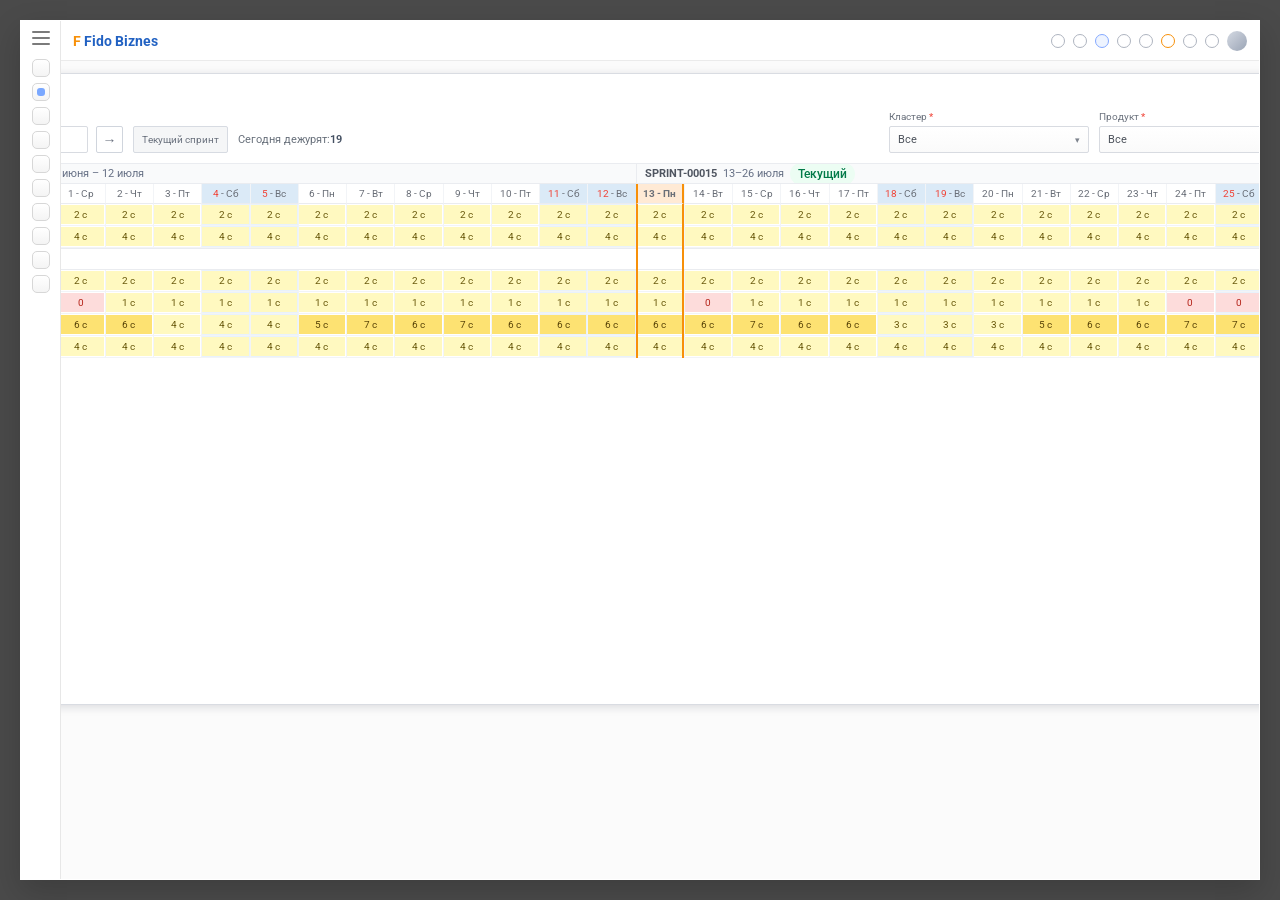
==== commit 1f6636f2: "v3" ====
--- a/index.html
+++ b/index.html
@@ -3,20 +3,165 @@
 <head>
 <meta charset="UTF-8">
 <meta name="viewport" content="width=device-width, initial-scale=1.0">
-<title>График дежурств — Вариант 2 (департаменты × даты)</title>
+<title>График дежурств — Вариант 3 (кластеры × даты, компакт)</title>
 <link rel="preconnect" href="https://fonts.googleapis.com">
 <link rel="preconnect" href="https://fonts.gstatic.com" crossorigin>
-<link href="https://fonts.googleapis.com/css2?family=Inter:wght@400;500;600;700&display=swap" rel="stylesheet">
+<link href="https://fonts.googleapis.com/css2?family=Roboto:wght@400;500;700&display=swap" rel="stylesheet">
 <link rel="stylesheet" href="common.css">
 <style>
+  /* Вариант 3 стилизован под прод-систему (Fido-Biznes "Ресурсы"): Roboto,
+     голубые колонки выходных, жёлтые счётчики часов/людей, оранжевая рамка
+     "сегодня", плоские цветные бары вместо карточек с обводкой. */
+  :root {
+    --font-sans: "Roboto", -apple-system, "Segoe UI", Arial, sans-serif;
+    --shell-bg: #4a4a4a;
+    --panel-border: #d9dce2;
+    --panel-shadow: 0 2px 10px rgba(16, 24, 40, 0.14);
+    --label-col-w: 350px;
+    --day-w-fixed: 48.25px;
+  }
+
   html, body { height: 100%; overflow: hidden; }
-  body { display: flex; flex-direction: column; }
+  body {
+    display: flex;
+    flex-direction: column;
+    background: var(--shell-bg);
+  }
+
+  .app-shell {
+    width: min(1920px, calc(100vw - 40px));
+    margin: 20px auto;
+    flex: 1;
+    min-height: 0;
+    display: grid;
+    grid-template-columns: 40px minmax(0, 1fr);
+    background: #fff;
+    border: 1px solid rgba(255, 255, 255, 0.22);
+    box-shadow: 0 12px 30px rgba(0, 0, 0, 0.18);
+  }
+
+  .app-rail {
+    background: #fff;
+    border-right: 1px solid #e7e7e7;
+    display: flex;
+    flex-direction: column;
+    align-items: center;
+    gap: 6px;
+    padding: 10px 0;
+  }
+  .rail-burger {
+    width: 18px;
+    height: 14px;
+    position: relative;
+    margin-bottom: 8px;
+  }
+  .rail-burger::before,
+  .rail-burger::after,
+  .rail-burger span {
+    content: "";
+    position: absolute;
+    left: 0;
+    right: 0;
+    height: 2px;
+    border-radius: 999px;
+    background: #7b7b7b;
+  }
+  .rail-burger::before { top: 0; }
+  .rail-burger span { top: 6px; }
+  .rail-burger::after { bottom: 0; }
+  .rail-dot {
+    width: 18px;
+    height: 18px;
+    border-radius: 5px;
+    border: 1px solid #d7d7d7;
+    background: linear-gradient(180deg, #fff, #f4f4f4);
+    position: relative;
+  }
+  .rail-dot.is-active::before {
+    content: "";
+    position: absolute;
+    inset: 4px;
+    border-radius: 3px;
+    background: #7aa8ff;
+  }
+
+  .app-main {
+    min-width: 0;
+    min-height: 0;
+    display: flex;
+    flex-direction: column;
+    background: #fbfbfb;
+  }
+
+  .app-topbar {
+    height: 40px;
+    background: #fff;
+    border-bottom: 1px solid #ebebeb;
+    display: flex;
+    align-items: center;
+    justify-content: space-between;
+    padding: 0 12px;
+  }
+  .brand {
+    font-size: 14px;
+    font-weight: 700;
+    color: #2161c2;
+  }
+  .brand span { color: #f79009; }
+  .topbar-icons {
+    display: flex;
+    align-items: center;
+    gap: 8px;
+  }
+  .topbar-icons i {
+    width: 14px;
+    height: 14px;
+    border-radius: 50%;
+    border: 1px solid #aeb4bf;
+    display: inline-block;
+    background: #fff;
+  }
+  .topbar-icons i.is-orange { border-color: #f79009; }
+  .topbar-icons i.is-blue { border-color: #84a9ff; background: #eef4ff; }
+  .topbar-avatar {
+    width: 20px;
+    height: 20px;
+    border-radius: 50%;
+    background: linear-gradient(135deg, #d5dae3, #9aa4b5);
+  }
+
+  .workspace {
+    flex: 1;
+    min-height: 0;
+    overflow: auto;
+    padding: 12px;
+  }
+
+  .screen-card {
+    min-width: 1702px;
+    background: #fff;
+    border: 1px solid var(--panel-border);
+    border-radius: 2px;
+    box-shadow: var(--panel-shadow);
+  }
+
+  .screen-header {
+    padding: 10px 12px 0;
+  }
+  .screen-title {
+    margin: 0;
+    font-size: 12px;
+    line-height: 18px;
+    font-weight: 500;
+    color: #5b5f67;
+  }
 
   .tl-wrap {
     flex: 1;
     overflow: auto;
     position: relative;
-    background: var(--gray-25);
+    background: #fff;
+    min-height: 540px;
   }
 
   .tl-grid {
@@ -36,9 +181,9 @@
     grid-row: 1 / span 2;
     display: flex;
     align-items: flex-end;
-    padding: 8px 12px;
-    font-size: 12px;
-    font-weight: 600;
+    padding: 5px 8px;
+    font-size: 11px;
+    font-weight: 400;
     color: var(--gray-500);
   }
   .sprint-head-cell {
@@ -50,12 +195,12 @@
     border-left: 1px solid var(--gray-200);
     display: flex;
     align-items: center;
-    gap: 8px;
-    padding: 6px 10px;
-    font-size: 13px;
-    font-weight: 600;
-    color: var(--gray-700);
-    height: 34px;
+    gap: 6px;
+    padding: 2px 8px;
+    font-size: 11px;
+    font-weight: 700;
+    color: #4f5560;
+    height: 20px;
     overflow: hidden;
     white-space: nowrap;
   }
@@ -67,153 +212,469 @@
     border-bottom: 1px solid var(--gray-200);
     border-left: 1px solid var(--gray-100);
     display: flex;
+    align-items: center;
+    justify-content: center;
+    font-size: 10px;
+    font-weight: 400;
+    color: #6a6f78;
+    height: 20px;
+    white-space: nowrap;
+    overflow: hidden;
+  }
+  .day-head-cell.is-weekend { background: #DBEAF7; }
+  .day-head-cell.is-weekend .d-num { color: var(--error-500); }
+  .day-head-cell.is-today {
+    background: #FFEAD5;
+    border-left: 2px solid #F79009;
+    border-right: 2px solid #F79009;
+    font-weight: 700;
+  }
+
+  /* Колонка "сегодня" — две оранжевые вертикали, как в проде */
+  .today-col {
+    position: absolute;
+    top: 0;
+    border-left: 2px solid #F79009;
+    border-right: 2px solid #F79009;
+    z-index: 4;
+    pointer-events: none;
+    box-sizing: border-box;
+  }
+
+  /* --- строка-кластер --- */
+  .cluster-row {
+    background: #fff;
+    border-bottom: 1px solid var(--gray-200);
+    border-top: 1px solid var(--gray-200);
+    display: flex;
+    align-items: center;
+    font-size: 11px;
+    font-weight: 700;
+    color: #4b4f56;
+  }
+  .cluster-row .cluster-label {
+    position: sticky;
+    left: 0;
+    padding: 2px 8px;
+  }
+
+  /* --- строка-продукт --- */
+  .product-label {
+    position: sticky;
+    left: 0;
+    z-index: 3;
+    background: #fff;
+    border-right: 1px solid var(--gray-200);
+    border-bottom: 1px solid var(--gray-100);
+    padding: 0 8px;
+    display: flex;
+    align-items: center;
+    gap: 4px;
+    font-size: 10px;
+    font-weight: 400;
+    color: #5a6069;
+    cursor: pointer;
+    user-select: none;
+  }
+  .product-label:hover { background: var(--gray-25); }
+  .product-label.is-nested { padding-left: 12px; }
+  .product-label .p-chev {
+    width: 10px; height: 10px;
+    color: #55a860;
+    flex: none;
+    transition: transform .15s;
+  }
+  .product-label .p-team {
+    width: 10px;
+    height: 10px;
+    border-radius: 50%;
+    background: #7bc67e;
+    flex: none;
+  }
+  .product-label[aria-expanded="false"] .p-chev { transform: rotate(-90deg); }
+  .product-label .p-count {
+    margin-left: auto;
+    font-size: 10px;
+    color: #6d7480;
+    white-space: nowrap;
+  }
+  @media (prefers-reduced-motion: reduce) { .product-label .p-chev { transition: none; } }
+
+  .product-body {
+    position: relative;
+    border-bottom: 1px solid var(--gray-100);
+    background: #fff;
+    cursor: pointer;
+  }
+  .product-body.is-expanded { cursor: default; }
+  .product-body .col-bg {
+    position: absolute;
+    top: 0; bottom: 0;
+    border-left: 1px solid var(--gray-100);
+  }
+  .product-body .col-bg.weekend { background: #E9F2FB; }
+
+  /* Счётчик дежурных — жёлтые ячейки во всю клетку, как часы в проде */
+  .count-cell {
+    position: absolute;
+    top: 1px; bottom: 1px;
+    display: flex;
+    align-items: center;
+    justify-content: center;
+    font-size: 10px;
+    font-weight: 400;
+    border-radius: 0;
+    box-sizing: border-box;
+  }
+  .count-cell.c-some { background: #FFF9C0; color: #6b5b0e; }
+  .count-cell.c-many { background: #FDE272; color: #5c470a; }
+  .count-cell.c-zero { background: #FDDCDB; color: #b42318; }
+
+  .product-body .empty-dash-abs {
+    position: absolute;
+    top: 0; bottom: 0;
+    display: flex;
+    align-items: center;
+    justify-content: center;
+  }
+
+  /* --- строка-заголовок продукта: только фон колонок (+ счётчики, если
+     продукт свёрнут); бары/люди рендерятся ниже, по одному человеку на
+     строку --- */
+  .row-header-body { position: relative; border-bottom: 1px solid var(--gray-100); }
+  .row-header-body .col-bg { position: absolute; top: 0; bottom: 0; border-left: 1px solid var(--gray-100); }
+  .row-header-body .col-bg.weekend { background: #E9F2FB; }
+
+  /* --- строка-человек: 1 человек = 1 строка, как в проде --- */
+  .lane-spacer {
+    position: sticky;
+    left: 0;
+    z-index: 3;
+    background: #fff;
+    border-right: 1px solid var(--gray-200);
+    border-bottom: 1px solid var(--gray-100);
+  }
+
+  .event-lane {
+    position: relative;
+    border-bottom: 1px solid var(--gray-100);
+    background: #fff;
+  }
+
+  .event-lane .col-bg { position: absolute; top: 0; bottom: 0; border-left: 1px solid var(--gray-100); }
+  .event-lane .col-bg.weekend { background: #E9F2FB; }
+  .event-lane .duty-card {
+    position: absolute;
+    box-sizing: border-box;
+    top: 2px;
+    height: 40px;
+    display: flex;
+    align-items: center;
+    justify-content: flex-start;
+    border: 1px solid var(--card-color);
+    border-radius: 4px;
+    background: #fff;
+    box-shadow: none;
+    padding: 6px 7px;
+    gap: 6px;
+  }
+  .event-lane .duty-card .dc-moon { width: 11px; height: 11px; color: var(--card-color); }
+  .event-lane .duty-card.shift-night { background: #f8f6ff; color: var(--gray-700); }
+  .event-lane .duty-card.shift-weekend {
+    background: #fffdf2;
+    border-style: dashed;
+  }
+  .event-lane .duty-card:hover,
+  .event-lane .duty-card:focus-visible,
+  .event-lane .duty-card.is-highlight { box-shadow: var(--shadow-md); }
+  .event-lane .duty-card.is-dimmed { opacity: .35; }
+  .event-lane .duty-card .dc-name {
+    font-size: 11px;
+    line-height: 13px;
+    color: #40454f;
+  }
+  .event-lane .duty-card .dc-range {
+    font-size: 10px;
+    line-height: 12px;
+    color: #757b87;
+  }
+  .event-lane .duty-card.compact {
+    justify-content: center;
+    padding: 4px;
+  }
+
+  /* --- форма "Дежурство" --- */
+  .form-field { margin-bottom: 12px; }
+  .form-field > label {
+    display: block;
+    font-size: 13px;
+    font-weight: 700;
+    color: var(--gray-900);
+    margin-bottom: 4px;
+  }
+  .form-field > label .req { color: var(--error-500); }
+  .form-field select,
+  .form-field input[type="date"],
+  .form-field input[type="search"] {
+    width: 100%;
+    box-sizing: border-box;
+    border: 1px solid var(--gray-300);
+    border-radius: 8px;
+    padding: 8px 10px;
+    font-size: 14px;
+    font-family: inherit;
+    color: var(--gray-900);
+    background: #fff;
+  }
+  .form-row { display: flex; gap: 12px; }
+  .form-row .form-field { flex: 1; }
+  .duty-people-list {
+    border: 1px solid var(--gray-200);
+    border-radius: 8px;
+    max-height: 220px;
+    overflow-y: auto;
+    padding: 4px;
+  }
+  .duty-person-row {
+    display: flex;
+    align-items: center;
+    gap: 10px;
+    padding: 7px 10px;
+    border-radius: 6px;
+    font-size: 14px;
+    color: var(--gray-900);
+    cursor: pointer;
+  }
+  .duty-person-row:hover { background: var(--gray-50); }
+  .duty-person-row input { accent-color: var(--brand-600); width: 16px; height: 16px; }
+  .duty-people-empty { padding: 10px; font-size: 13px; color: var(--gray-400); }
+  .modal-footer {
+    display: flex;
+    justify-content: flex-end;
+    gap: 10px;
+    padding: 12px 20px 16px;
+    border-top: 1px solid var(--gray-200);
+    flex: none;
+  }
+  .form-error { color: var(--error-500); font-size: 13px; margin-right: auto; align-self: center; }
+
+  .filters-bar {
+    display: flex;
+    align-items: flex-end;
+    justify-content: space-between;
+    gap: 14px;
+    padding: 8px 12px 10px;
+    background: #fff;
+    border-bottom: 1px solid var(--gray-200);
+    flex-wrap: wrap;
+  }
+  .filters-left,
+  .filters-right {
+    display: flex;
+    align-items: flex-end;
+    gap: 10px;
+    flex-wrap: wrap;
+  }
+  .filter-field {
+    display: flex;
     flex-direction: column;
+    gap: 2px;
+    min-width: 180px;
+  }
+  .field-label {
+    font-size: 10px;
+    line-height: 14px;
+    color: #6f7681;
+  }
+  .field-label .req { color: var(--error-500); }
+  .field-meta {
+    color: #8a909a;
+    margin-left: auto;
+    padding-left: 8px;
+    font-size: 10px;
+  }
+  .select-like {
+    appearance: none;
+    display: inline-flex;
+    align-items: center;
+    justify-content: space-between;
+    min-width: 200px;
+    height: 27px;
+    padding: 0 8px;
+    border: 1px solid #d8dbe1;
+    border-radius: 2px;
+    background: linear-gradient(180deg, #fff, #fafafa);
+    color: #4d535c;
+    font-size: 11px;
+    font-weight: 400;
+    box-shadow: inset 0 1px 0 rgba(255, 255, 255, 0.7);
+    cursor: pointer;
+    position: relative;
+  }
+  .select-like::after {
+    content: "\25BE";
+    color: #7d838d;
+    font-size: 9px;
+    margin-left: 12px;
+  }
+  .select-like[aria-disabled="true"] {
+    cursor: default;
+  }
+  .period-nav {
+    display: flex;
+    align-items: center;
+    gap: 8px;
+    height: 27px;
+    margin-bottom: 0;
+  }
+  .compact-nav {
+    width: 27px;
+    height: 27px;
+    border-radius: 2px;
+    box-shadow: none;
+    color: #6b7280;
+  }
+  .period-label {
+    min-width: 220px;
+    height: 27px;
+    display: inline-flex;
     align-items: center;
     justify-content: center;
     font-size: 11px;
-    color: var(--gray-500);
-    height: 40px;
-    line-height: 13px;
-  }
-  .day-head-cell .dnum { font-size: 13px; font-weight: 600; color: var(--gray-700); }
-  .day-head-cell.is-weekend { background: var(--gray-50); }
-  .day-head-cell.is-weekend .dnum { color: var(--error-500); }
-  .day-head-cell.is-today .dnum {
+    font-weight: 600;
+    color: #555b65;
+    border: 1px solid #d8dbe1;
+    border-radius: 2px;
+    background: #fff;
+    padding: 0 10px;
+    box-sizing: border-box;
+  }
+  .btn.btn-quiet,
+  .btn.btn-ghost {
+    height: 27px;
+    padding: 0 8px;
+    font-size: 10px;
+    font-weight: 400;
+    border-radius: 2px;
+    box-shadow: none;
+  }
+  .btn.btn-quiet {
+    background: #f5f6f7;
+    border-color: #d7dbe2;
+    color: #6c737f;
+  }
+  .today-count {
+    height: 27px;
     display: inline-flex;
     align-items: center;
-    justify-content: center;
-    width: 20px; height: 20px;
-    border-radius: 50%;
-    background: var(--brand-600);
-    color: #fff;
-  }
-  .day-head-cell.is-current-period {
-    background: var(--brand-25);
-  }
-  .day-head-cell.is-current-period .dnum {
-    color: var(--brand-700);
-  }
-
-  .today-line {
-    position: absolute;
-    top: 0;
-    width: 2px;
-    background: var(--brand-300);
-    z-index: 4;
-    pointer-events: none;
-  }
-
-  /* department rows */
-  .dept-label-cell {
-    position: sticky;
-    left: 0;
-    z-index: 3;
-    background: #fff;
-    border-right: 1px solid var(--gray-200);
-    border-bottom: 1px solid var(--gray-100);
-    padding: 8px 12px;
-    display: flex;
-    align-items: center;
-    font-size: 13px;
-    font-weight: 600;
-    color: var(--gray-700);
-  }
-  /* Строка-названия группы внутри департамента (напр. "Поддержка" -> МПК) —
-     чуть светлее и с отступом, сама строка идёт ПОСЛЕ .dept-section-row. */
-  .dept-label-cell.is-group {
-    padding-left: 24px;
+    font-size: 11px;
+    color: #68707b;
+    white-space: nowrap;
+  }
+  .today-count strong { color: #445062; }
+
+  .dropdown-panel {
+    min-width: 220px;
+    border-radius: 2px;
+    padding: 6px;
+  }
+  .dropdown-item {
     font-size: 12px;
-    font-weight: 500;
-    color: var(--gray-600);
-  }
-  /* Строка-заголовок департамента, у которого есть группы — во всю ширину
-     таблицы, сразу над строками его групп (см. Roster.buildColumns). */
-  /* Сам бар — на всю ширину грида (не sticky, иначе поедет и разъедется с
-     колонками дат под ним при горизонтальном скролле). А вот подпись внутри
-     него должна оставаться в поле зрения при скролле — она sticky. */
-  .dept-section-row {
-    background: var(--gray-50);
-    border-bottom: 1px solid var(--gray-200);
-    border-top: 1px solid var(--gray-200);
-    display: flex;
-    align-items: center;
-    font-size: 12px;
-    font-weight: 600;
-    color: var(--gray-700);
-  }
-  .dept-section-row .dept-section-label {
-    position: sticky;
-    left: 0;
-    padding: 4px 12px;
-  }
-  .dept-body-cell {
-    position: relative;
-    border-bottom: 1px solid var(--gray-100);
-    background: #fff;
-  }
-  .dept-body-cell .col-bg {
-    position: absolute;
-    top: 0; bottom: 0;
-    border-left: 1px solid var(--gray-100);
-  }
-  .dept-body-cell .col-bg.weekend { background: var(--gray-25); }
-
-  .dept-body-cell .duty-card {
-    position: absolute;
-    box-sizing: border-box;
-    height: 40px;
-  }
-
-  .dept-body-cell .empty-dash-abs {
-    position: absolute;
-    top: 0; bottom: 0;
-    display: flex;
-    align-items: center;
-    justify-content: center;
-  }
-
+    padding: 6px 8px;
+  }
+  .dropdown-item.is-group {
+    padding-left: 26px;
+    font-size: 11px;
+  }
 </style>
 </head>
 <body>
 
-<header class="page-header">
-  <div class="page-title-block">
-    <h1 class="page-title">График дежурств</h1>
-    <span class="badge badge-gray">Вариант 2 · департаменты × даты</span>
-  </div>
-</header>
-
-<nav class="tabs" role="tablist" aria-label="Фильтр по типу смены" id="shiftTabs">
-  <button class="tab-btn" role="tab" aria-selected="true" data-shift="all">Все</button>
-  <button class="tab-btn" role="tab" aria-selected="false" data-shift="day">Дневное</button>
-  <button class="tab-btn" role="tab" aria-selected="false" data-shift="night">Ночное</button>
-  <button class="tab-btn" role="tab" aria-selected="false" data-shift="weekend">Выходные</button>
-</nav>
-
-<div class="filters-bar">
-  <div class="filters-left">
-    <div class="btn-group" role="group" aria-label="Масштаб" id="zoomGroup">
-      <button class="btn" aria-pressed="true" data-zoom="sprint2">2 спринта</button>
-      <button class="btn" aria-pressed="false" data-zoom="quarter">Квартал</button>
-      <button class="btn" aria-pressed="false" data-zoom="year">Год</button>
+<div class="app-shell">
+  <aside class="app-rail" aria-hidden="true">
+    <div class="rail-burger"><span></span></div>
+    <div class="rail-dot"></div>
+    <div class="rail-dot is-active"></div>
+    <div class="rail-dot"></div>
+    <div class="rail-dot"></div>
+    <div class="rail-dot"></div>
+    <div class="rail-dot"></div>
+    <div class="rail-dot"></div>
+    <div class="rail-dot"></div>
+    <div class="rail-dot"></div>
+    <div class="rail-dot"></div>
+  </aside>
+
+  <section class="app-main">
+    <div class="app-topbar">
+      <div class="brand"><span>F</span> Fido Biznes</div>
+      <div class="topbar-icons" aria-hidden="true">
+        <i></i><i></i><i class="is-blue"></i><i></i><i></i><i class="is-orange"></i><i></i><i></i>
+        <div class="topbar-avatar"></div>
+      </div>
     </div>
-    <button class="icon-btn" id="prevBtn" aria-label="Предыдущий период">←</button>
-    <span class="period-label" id="periodLabel"></span>
-    <button class="icon-btn" id="nextBtn" aria-label="Следующий период">→</button>
-    <button class="btn" id="todayBtn">Сегодня</button>
-    <span class="today-count" id="todayCount">Сегодня дежурят: <strong>0</strong></span>
-  </div>
-  <div class="filters-right">
-    <div class="dropdown" id="deptDropdown">
-      <button class="btn" id="deptDropdownBtn" aria-haspopup="true" aria-expanded="false">Департаменты <span id="deptFilterCount"></span></button>
-      <div class="dropdown-panel" id="deptDropdownPanel"></div>
+
+    <div class="workspace">
+      <div class="screen-card">
+        <div class="screen-header">
+          <h1 class="screen-title">График дежурств L2</h1>
+        </div>
+
+        <nav class="tabs" role="tablist" aria-label="Фильтр по типу смены" id="shiftTabs" hidden>
+          <button class="tab-btn" role="tab" aria-selected="true" data-shift="all">Все</button>
+          <button class="tab-btn" role="tab" aria-selected="false" data-shift="day">Дневное</button>
+          <button class="tab-btn" role="tab" aria-selected="false" data-shift="night">Ночное</button>
+          <button class="tab-btn" role="tab" aria-selected="false" data-shift="weekend">Выходные</button>
+        </nav>
+
+        <div class="filters-bar">
+          <div class="filters-left">
+            <div class="filter-field">
+              <span class="field-label">Вид отображения</span>
+              <button class="select-like" type="button" aria-disabled="true">Спринты</button>
+            </div>
+
+            <div class="period-nav">
+              <button class="icon-btn compact-nav" id="prevBtn" aria-label="Предыдущий период">←</button>
+              <span class="period-label" id="periodLabel"></span>
+              <button class="icon-btn compact-nav" id="nextBtn" aria-label="Следующий период">→</button>
+            </div>
+
+            <button class="btn btn-quiet" id="todayBtn">Текущий спринт</button>
+            <span class="today-count" id="todayCount">Сегодня дежурят: <strong>0</strong></span>
+          </div>
+
+          <div class="filters-right">
+            <div class="dropdown filter-field" id="deptDropdown">
+              <span class="field-label">Кластер <span class="req">*</span></span>
+              <button class="select-like" id="deptDropdownBtn" aria-haspopup="true" aria-expanded="false">
+                <span id="deptFilterLabel">Все</span>
+                <span class="field-meta" id="deptFilterCount"></span>
+              </button>
+              <div class="dropdown-panel" id="deptDropdownPanel"></div>
+            </div>
+
+            <div class="dropdown filter-field" id="productDropdown">
+              <span class="field-label">Продукт <span class="req">*</span></span>
+              <button class="select-like" id="productDropdownBtn" aria-haspopup="true" aria-expanded="false">
+                <span id="productFilterLabel">Все</span>
+                <span class="field-meta" id="productFilterCount"></span>
+              </button>
+              <div class="dropdown-panel" id="productDropdownPanel"></div>
+            </div>
+
+            <button class="btn btn-ghost" id="expandAllBtn" hidden>Развернуть все</button>
+            <button class="btn btn-brand" id="addDutyBtn" hidden>+ Дежурство</button>
+          </div>
+        </div>
+
+        <main class="tl-wrap" id="tlWrap">
+          <div class="tl-grid" id="tlGrid" role="grid" aria-label="График дежурств по кластерам, продуктам и датам"></div>
+        </main>
+      </div>
     </div>
-  </div>
+  </section>
 </div>
-
-<main class="tl-wrap" id="tlWrap">
-  <div class="tl-grid" id="tlGrid" role="grid" aria-label="График дежурств по департаментам и датам"></div>
-</main>
 
 <div class="modal-overlay" id="summaryModalOverlay" hidden>
   <div class="modal" role="dialog" aria-modal="true" aria-labelledby="summaryModalTitle">
@@ -225,6 +686,53 @@
   </div>
 </div>
 
+<div class="modal-overlay" id="dutyModalOverlay" hidden>
+  <div class="modal" role="dialog" aria-modal="true" aria-labelledby="dutyModalTitle" style="max-width: 560px;">
+    <div class="modal-header">
+      <h2 class="modal-title" id="dutyModalTitle">Дежурство</h2>
+      <button type="button" class="modal-close" id="dutyModalClose" aria-label="Закрыть">✕</button>
+    </div>
+    <div class="modal-body">
+      <div class="form-field">
+        <label for="dutyDept">Кластер <span class="req">*</span></label>
+        <select id="dutyDept"></select>
+      </div>
+      <div class="form-field">
+        <label for="dutyGroup">Продукт <span class="req">*</span></label>
+        <select id="dutyGroup"></select>
+      </div>
+      <div class="form-field">
+        <label for="dutyShift">Тип дежурства <span class="req">*</span></label>
+        <select id="dutyShift">
+          <option value="day">Дневное дежурство</option>
+          <option value="night">Ночное дежурство</option>
+          <option value="weekend">Дежурство в выходной</option>
+        </select>
+      </div>
+      <div class="form-row">
+        <div class="form-field">
+          <label for="dutyFrom">С даты <span class="req">*</span></label>
+          <input type="date" id="dutyFrom">
+        </div>
+        <div class="form-field">
+          <label for="dutyTo">По дату <span class="req">*</span></label>
+          <input type="date" id="dutyTo">
+        </div>
+      </div>
+      <div class="form-field">
+        <label for="dutySearch">Дежурные</label>
+        <input type="search" id="dutySearch" placeholder="Поиск сотрудника…">
+      </div>
+      <div class="duty-people-list" id="dutyPeopleList"></div>
+    </div>
+    <div class="modal-footer">
+      <span class="form-error" id="dutyFormError" hidden></span>
+      <button type="button" class="btn btn-brand" id="dutySaveBtn">Сохранить</button>
+      <button type="button" class="btn" id="dutyCancelBtn">Выход</button>
+    </div>
+  </div>
+</div>
+
 <script src="data.js"></script>
 <script src="common.js"></script>
 <script>
@@ -244,21 +752,13 @@
   var state = {
     shift: "all",
     hiddenDepts: new Set(),
-    hiddenGroups: new Set(),                                  // ключи "deptId::groupId"
-    zoom: "sprint2",
-    sprintPairStart: defaultPairStart,   // index into DATA.sprints for sprint2 mode
-    quarterAnchor: quarterStartOf(Roster.fromISO(DATA.today)),
-    yearAnchor: Roster.fromISO(DATA.today).getFullYear()
+    hiddenGroups: new Set(),   // ключи "deptId::groupId"
+    expanded: new Set(),       // ключи продуктов (deptId или deptId::groupId)
+    sprintPairStart: defaultPairStart
   };
 
   function groupKey(deptId, groupId) { return deptId + "::" + groupId; }
 
-  /**
-   * Департаменты, видимые с учётом обоих уровней фильтра: скрытые целиком
-   * департаменты выброшены; у оставшихся departments со groups скрытые
-   * группы вырезаны из .groups (департамент с 0 видимых групп тоже
-   * выбрасывается).
-   */
   function visibleDepartments() {
     return DATA.departments
       .filter(function (d) { return !state.hiddenDepts.has(d.id); })
@@ -270,16 +770,65 @@
       .filter(function (d) { return !d.groups || d.groups.length > 0; });
   }
 
-  function quarterStartOf(d) {
-    var q = Math.floor(d.getMonth() / 3);
-    return new Date(d.getFullYear(), q * 3, 1);
-  }
-  function mondayOnOrBefore(d) {
-    var r = new Date(d.getFullYear(), d.getMonth(), d.getDate());
-    var wd = r.getDay(); // 0=Sun..6=Sat
-    var diff = (wd === 0) ? 6 : wd - 1;
-    r.setDate(r.getDate() - diff);
-    return r;
+  function buildRows(visibleDepts) {
+    var rows = [];
+    visibleDepts.forEach(function (d) {
+      if (d.groups && d.groups.length) {
+        rows.push({ type: "cluster", name: d.name });
+        d.groups.forEach(function (g) {
+          rows.push({ type: "product", deptId: d.id, groupId: g.id, name: g.name, key: groupKey(d.id, g.id), nested: true });
+        });
+      } else {
+        rows.push({ type: "product", deptId: d.id, groupId: null, name: d.name, key: d.id, nested: false });
+      }
+    });
+    return rows;
+  }
+
+  /**
+   * Склейка duties в спаны ТОЛЬКО по смене человека: подряд идущие дни
+   * одного человека одной смены — одна плашка, независимо от границ
+   * спринтов и от того, менялся ли внутри флаг lead (в отличие от
+   * Roster.buildSpans, который режет и по спринтам, и по lead). Новая
+   * плашка появляется только при разрыве в датах — т.е. когда человека
+   * реально сменили. lead итоговой плашки = большинство её дней.
+   */
+  function buildMergedSpans(duties) {
+    var groups = {};
+    duties.forEach(function (d) {
+      var k = d.personId + "|" + d.shift;
+      (groups[k] || (groups[k] = [])).push(d);
+    });
+    var spans = [];
+    Object.keys(groups).forEach(function (k) {
+      var arr = groups[k];
+      var personId = arr[0].personId, shift = arr[0].shift;
+      var p = peopleById[personId];
+      if (!p) return;
+      var byDate = {};
+      arr.forEach(function (d) { if (d.lead) byDate[d.date] = true; else if (!(d.date in byDate)) byDate[d.date] = false; });
+      var dates = Object.keys(byDate).sort();
+      if (!dates.length) return;
+      var start = dates[0], prev = dates[0];
+      var total = 1, leadDays = byDate[dates[0]] ? 1 : 0;
+      function push(endDate) {
+        spans.push({
+          personId: personId, departmentId: p.departmentId, groupId: p.groupId || null,
+          shift: shift, lead: leadDays > total / 2, start: start, end: endDate
+        });
+      }
+      for (var i = 1; i < dates.length; i++) {
+        if (Roster.diffDaysISO(dates[i], prev) > 1) {
+          push(prev);
+          start = dates[i]; total = 0; leadDays = 0;
+        }
+        prev = dates[i];
+        total++;
+        if (byDate[dates[i]]) leadDays++;
+      }
+      push(prev);
+    });
+    return spans;
   }
 
   // ---------------------------------------------------------- controls --
@@ -296,25 +845,52 @@
   var deptDropdown = document.getElementById("deptDropdown");
   var deptDropdownBtn = document.getElementById("deptDropdownBtn");
   var deptDropdownPanel = document.getElementById("deptDropdownPanel");
+  var productDropdown = document.getElementById("productDropdown");
+  var productDropdownBtn = document.getElementById("productDropdownBtn");
+  var productDropdownPanel = document.getElementById("productDropdownPanel");
   DATA.departments.forEach(function (d) {
     var row = document.createElement("label");
     row.className = "dropdown-item";
     row.innerHTML = '<input type="checkbox" checked data-dept="' + d.id + '"> ' + Roster.escapeHtml(d.name);
     deptDropdownPanel.appendChild(row);
-    if (!d.groups) return;
+    if (!d.groups) {
+      var productOnlyRow = document.createElement("label");
+      productOnlyRow.className = "dropdown-item";
+      productOnlyRow.innerHTML = '<input type="checkbox" checked data-product-dept="' + d.id + '"> ' + Roster.escapeHtml(d.name);
+      productDropdownPanel.appendChild(productOnlyRow);
+      return;
+    }
     d.groups.forEach(function (g) {
       var groupRow = document.createElement("label");
       groupRow.className = "dropdown-item is-group";
       groupRow.innerHTML = '<input type="checkbox" checked data-dept="' + d.id + '" data-group="' + g.id + '"> ' + Roster.escapeHtml(g.name);
       deptDropdownPanel.appendChild(groupRow);
+
+      var productRow = document.createElement("label");
+      productRow.className = "dropdown-item";
+      productRow.innerHTML = '<input type="checkbox" checked data-product-dept="' + d.id + '" data-product-group="' + g.id + '"> ' + Roster.escapeHtml(g.name);
+      productDropdownPanel.appendChild(productRow);
     });
   });
   deptDropdownBtn.addEventListener("click", function () {
     var open = deptDropdown.classList.toggle("open");
     deptDropdownBtn.setAttribute("aria-expanded", open ? "true" : "false");
+    if (open) {
+      productDropdown.classList.remove("open");
+      productDropdownBtn.setAttribute("aria-expanded", "false");
+    }
+  });
+  productDropdownBtn.addEventListener("click", function () {
+    var open = productDropdown.classList.toggle("open");
+    productDropdownBtn.setAttribute("aria-expanded", open ? "true" : "false");
+    if (open) {
+      deptDropdown.classList.remove("open");
+      deptDropdownBtn.setAttribute("aria-expanded", "false");
+    }
   });
   document.addEventListener("click", function (e) {
     if (!deptDropdown.contains(e.target)) { deptDropdown.classList.remove("open"); deptDropdownBtn.setAttribute("aria-expanded", "false"); }
+    if (!productDropdown.contains(e.target)) { productDropdown.classList.remove("open"); productDropdownBtn.setAttribute("aria-expanded", "false"); }
   });
   deptDropdownPanel.addEventListener("change", function (e) {
     var cb = e.target;
@@ -331,48 +907,46 @@
     }
     render();
   });
-
-  var zoomGroup = document.getElementById("zoomGroup");
-  zoomGroup.addEventListener("click", function (e) {
-    var btn = e.target.closest(".btn");
-    if (!btn) return;
-    zoomGroup.querySelectorAll(".btn").forEach(function (b) { b.setAttribute("aria-pressed", b === btn ? "true" : "false"); });
-    state.zoom = btn.dataset.zoom;
+  productDropdownPanel.addEventListener("change", function (e) {
+    var cb = e.target;
+    if (!cb.dataset.productDept) return;
+    var deptId = cb.dataset.productDept;
+    var groupId = cb.dataset.productGroup || null;
+    if (groupId) {
+      var gKey = groupKey(deptId, groupId);
+      if (cb.checked) state.hiddenGroups.delete(gKey); else state.hiddenGroups.add(gKey);
+    } else {
+      if (cb.checked) state.hiddenDepts.delete(deptId); else state.hiddenDepts.add(deptId);
+    }
     render();
-  });
-  zoomGroup.addEventListener("keydown", function (e) {
-    if (e.key !== "ArrowLeft" && e.key !== "ArrowRight") return;
-    var buttons = Array.prototype.slice.call(zoomGroup.querySelectorAll(".btn"));
-    var idx = buttons.indexOf(document.activeElement);
-    if (idx === -1) return;
-    var next = e.key === "ArrowRight" ? Math.min(buttons.length - 1, idx + 1) : Math.max(0, idx - 1);
-    buttons[next].focus();
-    buttons[next].click();
-    e.preventDefault();
   });
 
   document.getElementById("prevBtn").addEventListener("click", function () { shiftPeriod(-1); });
   document.getElementById("nextBtn").addEventListener("click", function () { shiftPeriod(1); });
   document.getElementById("todayBtn").addEventListener("click", function () {
     state.sprintPairStart = defaultPairStart;
-    state.quarterAnchor = quarterStartOf(Roster.fromISO(DATA.today));
-    state.yearAnchor = Roster.fromISO(DATA.today).getFullYear();
+    render();
+    scrollToTodayColumn();
+  });
+
+  var expandAllBtn = document.getElementById("expandAllBtn");
+  expandAllBtn.addEventListener("click", function () {
+    var rows = buildRows(visibleDepartments()).filter(function (r) { return r.type === "product"; });
+    var allExpanded = rows.every(function (r) { return state.expanded.has(r.key); });
+    if (allExpanded) rows.forEach(function (r) { state.expanded.delete(r.key); });
+    else rows.forEach(function (r) { state.expanded.add(r.key); });
     render();
   });
 
   function shiftPeriod(dir) {
-    if (state.zoom === "sprint2") {
-      // Скользящее окно на 1 спринт за раз: 14-15 -> след. -> 15-16 -> 16-17,
-      // а не перескок сразу через пару (14-15 -> 16-17).
-      var next = state.sprintPairStart + dir;
-      state.sprintPairStart = Math.max(0, Math.min(DATA.sprints.length - 2, next));
-    } else if (state.zoom === "quarter") {
-      var d = new Date(state.quarterAnchor.getFullYear(), state.quarterAnchor.getMonth() + dir * 3, 1);
-      state.quarterAnchor = d;
-    } else {
-      state.yearAnchor += dir;
-    }
+    var next = state.sprintPairStart + dir;
+    state.sprintPairStart = Math.max(0, Math.min(DATA.sprints.length - 2, next));
     render();
+  }
+
+  function scrollToTodayColumn() {
+    var el = document.querySelector('.day-head-cell[data-date="' + DATA.today + '"]');
+    if (el) el.scrollIntoView({ inline: "center", block: "nearest" });
   }
 
   window.addEventListener("resize", render);
@@ -387,14 +961,57 @@
 
   // -------------------------------------------------------------- main --
 
+  function setColumnsVar(count) {
+    var dayW = parseFloat(getComputedStyle(document.documentElement).getPropertyValue("--day-w-fixed")) || 48.25;
+    document.getElementById("tlGrid").style.setProperty("--day-w", dayW + "px");
+    return dayW;
+  }
+
+  function pluralPeopleShort(n) {
+    var mod10 = n % 10, mod100 = n % 100;
+    if (mod10 === 1 && mod100 !== 11) return "человек";
+    if (mod10 >= 2 && mod10 <= 4 && (mod100 < 10 || mod100 >= 20)) return "человека";
+    return "человек";
+  }
+
+  function pluralEmployees(n) {
+    var mod10 = n % 10, mod100 = n % 100;
+    if (mod10 === 1 && mod100 !== 11) return "сотрудник";
+    if (mod10 >= 2 && mod10 <= 4 && (mod100 < 10 || mod100 >= 20)) return "сотрудника";
+    return "сотрудников";
+  }
+
+  // "ПН" -> "Пн" (формат дня в шапке как в проде: "6 - Пн")
+  function weekdayTitle(iso) {
+    var w = Roster.weekdayLetter(iso);
+    return w.charAt(0) + w.charAt(1).toLowerCase();
+  }
+
+  function mergedSpansForRow(filteredDuties, row, windowStart, windowEnd) {
+    return buildMergedSpans(filteredDuties).filter(function (span) {
+      if (span.end < windowStart || span.start > windowEnd) return false;
+      if (span.departmentId !== row.deptId) return false;
+      if (row.groupId) return span.groupId === row.groupId;
+      return !span.groupId;
+    });
+  }
+
   function render() {
     var visibleDepts = visibleDepartments();
+    var allProductRows = buildRows(DATA.departments).filter(function (r) { return r.type === "product"; });
+    var visibleProductRows = buildRows(visibleDepts).filter(function (r) { return r.type === "product"; });
     var hiddenCount = (DATA.departments.length - visibleDepts.length) + state.hiddenGroups.size;
-    document.getElementById("deptFilterCount").textContent = hiddenCount > 0 ? "(" + hiddenCount + ")" : "";
+    document.getElementById("deptFilterCount").textContent = hiddenCount > 0 ? String(hiddenCount) : "";
+    document.getElementById("deptFilterLabel").textContent =
+      visibleDepts.length === DATA.departments.length ? "Все" :
+      (visibleDepts.length === 1 ? visibleDepts[0].name : visibleDepts.length + " выбрано");
+    document.getElementById("productFilterCount").textContent =
+      visibleProductRows.length === allProductRows.length ? "" : String(visibleProductRows.length);
+    document.getElementById("productFilterLabel").textContent =
+      visibleProductRows.length === allProductRows.length ? "Все" :
+      (visibleProductRows.length === 1 ? visibleProductRows[0].name : visibleProductRows.length + " выбрано");
 
     var filteredDuties = state.shift === "all" ? DATA.duties : DATA.duties.filter(function (d) { return d.shift === state.shift; });
-    // Ещё раз фильтруем по скрытым департаментам/группам — чтобы сводка по
-    // спринту (модалка) тоже не учитывала скрытых людей, не только строки.
     filteredDuties = filteredDuties.filter(function (d) {
       var p = peopleById[d.personId];
       if (!p) return false;
@@ -403,51 +1020,8 @@
       return true;
     });
     updateTodayCount(filteredDuties);
-    // Сохраняем последний контекст фильтров — модалка сводки по спринту
-    // открывается по клику независимо от render() и должна видеть текущие
-    // фильтры (по табу смены / по чекбоксам департаментов).
     lastRenderContext = { visibleDepts: visibleDepts, filteredDuties: filteredDuties, peopleById: peopleById };
 
-
-    if (state.zoom === "sprint2") renderSprint2(visibleDepts, filteredDuties);
-    else if (state.zoom === "quarter") renderQuarter(visibleDepts, filteredDuties);
-    else renderYear(visibleDepts, filteredDuties);
-  }
-
-  /**
-   * Разворачивает департаменты в плоский список СТРОК грида: департамент
-   * без groups — 1 обычная строка; департамент с groups (напр. "Поддержка")
-   * — строка-разделитель на всю ширину (dept-header) + по одной строке на
-   * каждую группу. dept-header НЕ строка данных, лейнов/duty-card в ней нет.
-   */
-  function buildGridRows(visibleDepts) {
-    var cols = Roster.buildColumns(visibleDepts);
-    var gridRows = [];
-    var lastDeptStart = null;
-    cols.forEach(function (col) {
-      if (col.isGrouped && col.deptColStart !== lastDeptStart) {
-        gridRows.push({ type: "dept-header", deptName: col.deptName });
-        lastDeptStart = col.deptColStart;
-      }
-      gridRows.push({ type: "row", col: col });
-    });
-    return gridRows;
-  }
-
-  function columnLabel(col) {
-    return col.isGrouped ? col.deptName + " / " + col.groupName : col.deptName;
-  }
-
-  function setColumnsVar(count) {
-    var containerWidth = document.getElementById("tlWrap").clientWidth;
-    var dayW = Math.max(40, Math.floor((containerWidth - 240) / count));
-    document.getElementById("tlGrid").style.setProperty("--day-w", dayW + "px");
-    return dayW;
-  }
-
-  // ============================================================ sprint2 =
-
-  function renderSprint2(visibleDepts, filteredDuties) {
     var pairStart = Math.max(0, Math.min(DATA.sprints.length - 2, state.sprintPairStart));
     var sprintA = DATA.sprints[pairStart];
     var sprintB = DATA.sprints[pairStart + 1];
@@ -459,24 +1033,81 @@
     [sprintA, sprintB].forEach(function (sprint) {
       for (var iso = sprint.start; iso <= sprint.end; iso = Roster.addDays(iso, 1)) days.push(iso);
     });
+    var windowStart = days[0], windowEnd = days[days.length - 1];
     var dayW = setColumnsVar(days.length);
     var dayIndex = {};
     days.forEach(function (iso, i) { dayIndex[iso] = i; });
 
-    var gridRows = buildGridRows(visibleDepts);
+    // Счётчик дежурных на день для каждой колонки-продукта
+    var countIndex = {};
+    filteredDuties.forEach(function (d) {
+      if (d.date < windowStart || d.date > windowEnd) return;
+      var p = peopleById[d.personId];
+      var key = p.departmentId + "|" + (p.groupId || "") + "|" + d.date;
+      (countIndex[key] || (countIndex[key] = new Set())).add(p.id);
+    });
+    function countFor(deptId, groupId, iso) {
+      var set = countIndex[deptId + "|" + (groupId || "") + "|" + iso];
+      return set ? set.size : 0;
+    }
+
+    var gridRows = buildRows(visibleDepts);
+
+    // Раскладка строк: у кластера и у свёрнутого продукта — 1 строка.
+    // У развёрнутого продукта — 1 строка-заголовок (фон + счётчик людей)
+    // и ровно столько строк ниже, сколько разных людей видно в текущем
+    // окне (Roster.peopleInRange) — без лейн-паковки, 1 человек = 1 строка.
+    var HEADER_ROW_H = 22, LANE_ROW_H = 44, CLUSTER_ROW_H = 22;
+    var rowMeta = [];
+    var rowCursor = 3;
+    gridRows.forEach(function (gr) {
+      if (gr.type === "cluster") {
+        rowMeta.push({ row: gr, gridRowStart: rowCursor, footprint: 1 });
+        rowCursor += 1;
+        return;
+      }
+      var isExpanded = state.expanded.has(gr.key);
+      var windowPeople = Roster.peopleInRange(filteredDuties, peopleById, gr.deptId, windowStart, windowEnd, gr.groupId);
+      var laneSpans = mergedSpansForRow(filteredDuties, gr, windowStart, windowEnd).map(function (span) {
+        return {
+          personId: span.personId,
+          departmentId: span.departmentId,
+          groupId: span.groupId,
+          shift: span.shift,
+          lead: span.lead,
+          start: span.start,
+          end: span.end
+        };
+      });
+      var laneCount = isExpanded && laneSpans.length ? Roster.assignLanes(laneSpans) : 0;
+      var footprint = 1 + (isExpanded ? laneCount : 0);
+      rowMeta.push({
+        row: gr,
+        gridRowStart: rowCursor,
+        footprint: footprint,
+        isExpanded: isExpanded,
+        windowPeople: windowPeople,
+        laneSpans: laneSpans,
+        laneCount: laneCount
+      });
+      rowCursor += footprint;
+    });
 
     var grid = document.getElementById("tlGrid");
     grid.innerHTML = "";
-    grid.style.gridTemplateColumns = "240px repeat(" + days.length + ", var(--day-w))";
-    grid.style.gridTemplateRows = "34px 40px repeat(" + gridRows.length + ", auto)";
-
-    // corner
+    grid.style.gridTemplateColumns = "var(--label-col-w) repeat(" + days.length + ", var(--day-w))";
+    grid.style.gridTemplateRows = "20px 20px " + rowMeta.map(function (m) {
+      if (m.row.type === "cluster") return CLUSTER_ROW_H + "px";
+      var sizes = [HEADER_ROW_H + "px"];
+      for (var k = 0; k < m.footprint - 1; k++) sizes.push(LANE_ROW_H + "px");
+      return sizes.join(" ");
+    }).join(" ");
+
     var corner = document.createElement("div");
     corner.className = "corner-cell";
-    corner.textContent = "Департамент";
+    corner.textContent = "Кластер / продукт";
     grid.appendChild(corner);
 
-    // sprint header row
     [sprintA, sprintB].forEach(function (sprint, si) {
       var cell = document.createElement("div");
       cell.className = "sprint-head-cell sprint-clickable";
@@ -492,7 +1123,6 @@
       grid.appendChild(cell);
     });
 
-    // day header row
     days.forEach(function (iso, idx) {
       var isToday = iso === DATA.today;
       var isWeekend = Roster.isWeekendISO(iso);
@@ -500,355 +1130,298 @@
       cell.className = "day-head-cell" + (isWeekend ? " is-weekend" : "") + (isToday ? " is-today" : "");
       cell.style.gridColumn = (idx + 2) + "";
       cell.style.gridRow = "2";
-      cell.style.top = "34px";
+      cell.style.top = "20px";
       cell.dataset.date = iso;
-      cell.innerHTML = '<span class="dnum">' + Roster.dayNum(iso) + '</span><span>' + Roster.weekdayLetter(iso) + '</span>';
+      cell.innerHTML = '<span class="d-num">' + Roster.dayNum(iso) + '</span>&nbsp;-&nbsp;' + weekdayTitle(iso);
       grid.appendChild(cell);
     });
 
-    // spans
-    var spans = Roster.buildSpans(filteredDuties, peopleById, DATA.sprints);
-    var visibleSprintIds = {};
-    visibleSprintIds[sprintA.id] = true;
-    visibleSprintIds[sprintB.id] = true;
-    var relevant = spans.filter(function (s) { return visibleSprintIds[s.sprintId]; });
-
-    var LANE_H = 44, LANE_GAP = 4, ROW_PAD = 8;
-
-    gridRows.forEach(function (gr, i) {
-      var gridRow = i + 3;
-
-      if (gr.type === "dept-header") {
-        var hdr = document.createElement("div");
-        hdr.className = "dept-section-row";
-        hdr.style.gridColumn = "1 / -1";
-        hdr.style.gridRow = gridRow + "";
-        hdr.innerHTML = '<span class="dept-section-label"></span>';
-        hdr.firstChild.textContent = gr.deptName;
-        grid.appendChild(hdr);
-        return;
-      }
-
-      var col = gr.col;
-      var colSpans = relevant.filter(function (s) { return s.departmentId === col.deptId && (col.groupId === null || s.groupId === col.groupId); }).slice();
-      var laneCount = Roster.assignLanes(colSpans) || 1;
-      var rowHeight = laneCount * LANE_H + (laneCount - 1) * LANE_GAP + ROW_PAD * 2;
-
-      var label = document.createElement("div");
-      label.className = "dept-label-cell" + (col.isGrouped ? " is-group" : "");
-      label.style.gridColumn = "1";
-      label.style.gridRow = gridRow + "";
-      label.textContent = col.isGrouped ? col.groupName : col.deptName;
-      grid.appendChild(label);
-
-      var body = document.createElement("div");
-      body.className = "dept-body-cell";
-      body.style.gridColumn = "2 / span " + days.length;
-      body.style.gridRow = gridRow + "";
-      body.style.height = rowHeight + "px";
-      body.setAttribute("role", "gridcell");
-
+    // Спаны склеены только по смене человека (см. buildMergedSpans),
+    // потом обрезаются по видимому окну — карточка визуально непрерывна,
+    // пока дежурит один и тот же человек.
+    var mergedSpans = buildMergedSpans(filteredDuties).filter(function (s) {
+      return s.end >= windowStart && s.start <= windowEnd;
+    });
+
+    function appendColBg(container) {
       days.forEach(function (iso, idx) {
         var bg = document.createElement("div");
         bg.className = "col-bg" + (Roster.isWeekendISO(iso) ? " weekend" : "");
         bg.style.left = (idx * dayW) + "px";
         bg.style.width = dayW + "px";
-        body.appendChild(bg);
-      });
-
-      var covered = new Array(days.length).fill(false);
-      colSpans.forEach(function (span) {
-        var s = dayIndex[span.start], e = dayIndex[span.end];
-        for (var i2 = s; i2 <= e; i2++) covered[i2] = true;
-        var card = Roster.renderCard(span, peopleById, departmentsById, { compact: (e - s + 1) < 2 });
-        card.style.left = (s * dayW + 3) + "px";
-        card.style.width = ((e - s + 1) * dayW - 6) + "px";
-        card.style.top = (ROW_PAD + span.lane * (LANE_H + LANE_GAP)) + "px";
-        body.appendChild(card);
-      });
-      covered.forEach(function (isCovered, idx) {
-        if (isCovered) return;
-        var dash = document.createElement("div");
-        dash.className = "empty-dash-abs";
-        dash.style.left = (idx * dayW) + "px";
-        dash.style.width = dayW + "px";
-        dash.innerHTML = '<span class="empty-dash">—</span>';
-        body.appendChild(dash);
-      });
-
-      grid.appendChild(body);
-    });
-
-    // today vertical line
-    if (dayIndex[DATA.today] !== undefined) {
-      var line = document.createElement("div");
-      line.className = "today-line";
-      line.style.left = (240 + dayIndex[DATA.today] * dayW) + "px";
-      line.style.height = grid.scrollHeight + "px";
-      grid.appendChild(line);
-    }
-
-    Roster.wireHighlight(grid);
-
-    if (!renderSprint2._scrolled) {
-      renderSprint2._scrolled = true;
-      requestAnimationFrame(function () {
-        var el = document.querySelector('.day-head-cell[data-date="' + DATA.today + '"]');
-        if (el) el.scrollIntoView({ inline: "center", block: "nearest" });
+        container.appendChild(bg);
       });
     }
-  }
-
-  // ============================================================= quarter =
-
-  function isoWeeksOfQuarter(anchor) {
-    var start = mondayOnOrBefore(anchor);
-    var weeks = [];
-    for (var i = 0; i < 13; i++) {
-      var wStart = Roster.addDaysDate(start, i * 7);
-      var wEnd = Roster.addDaysDate(wStart, 6);
-      weeks.push({ start: Roster.toISO(wStart), end: Roster.toISO(wEnd) });
+
+    function buildBar(span) {
+      var person = peopleById[span.personId];
+      var clipStart = span.start < windowStart ? windowStart : span.start;
+      var clipEnd = span.end > windowEnd ? windowEnd : span.end;
+      var s = dayIndex[clipStart], e = dayIndex[clipEnd];
+
+      var el = Roster.renderCard(span, peopleById, departmentsById, { compact: (e - s + 1) < 2 });
+      el.style.left = (s * dayW + 2) + "px";
+      el.style.width = ((e - s + 1) * dayW - 4) + "px";
+      return { el: el, s: s, e: e };
     }
-    return weeks;
-  }
-
-  function renderQuarter(visibleDepts, filteredDuties) {
-    var anchor = state.quarterAnchor;
-    var q = Math.floor(anchor.getMonth() / 3) + 1;
-    document.getElementById("periodLabel").textContent = anchor.getFullYear() + " · Q" + q;
-    document.getElementById("prevBtn").disabled = false;
-    document.getElementById("nextBtn").disabled = false;
-
-    var weeks = isoWeeksOfQuarter(anchor);
-    var dayW = setColumnsVar(weeks.length);
-    var gridRows = buildGridRows(visibleDepts);
-
-    var grid = document.getElementById("tlGrid");
-    grid.innerHTML = "";
-    grid.style.gridTemplateColumns = "240px repeat(" + weeks.length + ", var(--day-w))";
-    grid.style.gridTemplateRows = "34px 40px repeat(" + gridRows.length + ", auto)";
-
-    var corner = document.createElement("div");
-    corner.className = "corner-cell";
-    corner.textContent = "Департамент";
-    grid.appendChild(corner);
-
-    // Спринты — ровно 2 недели, и обе всегда попадают в один и тот же
-    // спринт (14 дней = 2 понедельника), поэтому недели можно без остатка
-    // сгруппировать по спринтам и показать их colspan-ячейками в верхней
-    // строке — как в режиме "2 спринта" — вместо одной плоской надписи
-    // "квартал" на весь ряд.
-    var sprintGroups = [];
-    weeks.forEach(function (w, idx) {
-      var sprint = DATA.sprints.find(function (s) { return w.start >= s.start && w.start <= s.end; });
-      var last = sprintGroups[sprintGroups.length - 1];
-      if (last && last.sprint && sprint && last.sprint.id === sprint.id) {
-        last.span++;
-      } else {
-        sprintGroups.push({ sprint: sprint, startIdx: idx, span: 1 });
-      }
-    });
-    sprintGroups.forEach(function (g) {
-      var cell = document.createElement("div");
-      cell.className = "sprint-head-cell";
-      cell.style.gridColumn = (g.startIdx + 2) + " / span " + g.span;
-      cell.style.gridRow = "1";
-      // Узкая колонка недели (не 14 колонок дня, как в "2 спринта") — диапазон
-      // дат сюда не помещается и переносится на 2 строки, наезжая на ряд
-      // недель снизу. Показываем только ID + бейдж, диапазон и так виден
-      // в подписях недель ниже.
-      if (g.sprint) {
-        cell.className += " sprint-clickable";
-        cell.dataset.tooltip = Roster.formatRangeFull(g.sprint.start, g.sprint.end);
-        cell.dataset.sprintId = g.sprint.id;
-        cell.tabIndex = 0;
-        cell.setAttribute("role", "button");
-        cell.setAttribute("aria-label", "Сводка по спринту " + g.sprint.id);
-        cell.innerHTML = "<span>" + g.sprint.id + "</span>" +
-          (g.sprint.current ? '<span class="badge badge-success">Текущий</span>' : "");
-      } else {
-        cell.textContent = "—";
-      }
-      grid.appendChild(cell);
-    });
-
-    var todayISO = DATA.today;
-    weeks.forEach(function (w, idx) {
-      var isCurrentWeek = todayISO >= w.start && todayISO <= w.end;
-      var cell = document.createElement("div");
-      cell.className = "day-head-cell" + (isCurrentWeek ? " is-current-period" : "");
-      cell.style.gridColumn = (idx + 2) + "";
-      cell.style.gridRow = "2";
-      cell.style.top = "34px";
-      cell.innerHTML = '<span class="dnum">' + Roster.dayNum(w.start) + " " + Roster.monthShort(w.start) + '</span><span>нед.</span>';
-      grid.appendChild(cell);
-    });
-
-    gridRows.forEach(function (gr, i) {
-      var gridRow = i + 3;
-
-      if (gr.type === "dept-header") {
-        var hdr = document.createElement("div");
-        hdr.className = "dept-section-row";
-        hdr.style.gridColumn = "1 / -1";
-        hdr.style.gridRow = gridRow + "";
-        hdr.innerHTML = '<span class="dept-section-label"></span>';
-        hdr.firstChild.textContent = gr.deptName;
-        grid.appendChild(hdr);
+
+    rowMeta.forEach(function (m) {
+      var gr = m.row;
+
+      if (gr.type === "cluster") {
+        var section = document.createElement("div");
+        section.className = "cluster-row";
+        section.style.gridColumn = "1 / -1";
+        section.style.gridRow = m.gridRowStart + "";
+        section.innerHTML = '<span class="cluster-label"></span>';
+        section.firstChild.textContent = gr.name;
+        grid.appendChild(section);
         return;
       }
 
-      var col = gr.col;
+      var isExpanded = m.isExpanded;
+      var windowPeople = m.windowPeople;
+
       var label = document.createElement("div");
-      label.className = "dept-label-cell" + (col.isGrouped ? " is-group" : "");
+      label.className = "product-label" + (gr.nested ? " is-nested" : "");
       label.style.gridColumn = "1";
-      label.style.gridRow = gridRow + "";
-      label.textContent = col.isGrouped ? col.groupName : col.deptName;
+      label.style.gridRow = m.gridRowStart + "";
+      label.tabIndex = 0;
+      label.setAttribute("role", "button");
+      label.setAttribute("aria-expanded", isExpanded ? "true" : "false");
+      label.setAttribute("aria-label", (isExpanded ? "Свернуть " : "Развернуть ") + gr.name);
+      label.innerHTML =
+        '<svg class="p-chev" viewBox="0 0 20 20" fill="none" aria-hidden="true"><path d="M6 8l4 4 4-4" stroke="currentColor" stroke-width="1.8" stroke-linecap="round" stroke-linejoin="round"/></svg>' +
+        '<span class="p-team" aria-hidden="true"></span>' +
+        '<span class="p-name"></span>' +
+        '<span class="p-count">' + windowPeople.length + ' ' + pluralEmployees(windowPeople.length) + '</span>';
+      label.querySelector(".p-name").textContent = gr.name;
+      label.addEventListener("click", function () { toggleProduct(gr.key); });
+      label.addEventListener("keydown", function (e) {
+        if (e.key === "Enter" || e.key === " ") { e.preventDefault(); toggleProduct(gr.key); }
+      });
       grid.appendChild(label);
 
-      weeks.forEach(function (w, idx) {
+      var headerBody = document.createElement("div");
+      headerBody.className = "row-header-body";
+      headerBody.style.gridColumn = "2 / span " + days.length;
+      headerBody.style.gridRow = m.gridRowStart + "";
+      headerBody.setAttribute("role", "gridcell");
+      appendColBg(headerBody);
+
+      days.forEach(function (iso, idx) {
+        var count = countFor(gr.deptId, gr.groupId, iso);
         var cell = document.createElement("div");
-        cell.className = "agg-cell";
-        cell.style.gridColumn = (idx + 2) + "";
-        cell.style.gridRow = gridRow + "";
-        cell.style.height = "56px";
-
-        var peopleInWeek = Roster.peopleInRange(filteredDuties, peopleById, col.deptId, w.start, w.end, col.groupId);
-        if (peopleInWeek.length === 0) {
-          cell.innerHTML = '<span class="empty-dash">—</span>';
-        } else {
-          var shown = peopleInWeek.slice(0, 3);
-          var html = shown.map(function (p) {
-            var partial = p.weekDays < 7 ? p.weekDays : null;
-            var extra = ' tabindex="0" aria-label="' + Roster.escapeHtml(p.fullName) + ', ' + Roster.escapeHtml(columnLabel(col)) + ', неделя с ' + Roster.formatRangeFull(w.start, w.start) +
-              (partial ? " (" + partial + " из 7 дней — часть недели)" : "") + '" data-person-id="' + p.id + '"';
-            return Roster.avatarHtml(p, "avatar-sm", extra, p.isLead, partial);
-          }).join("");
-          if (peopleInWeek.length > 3) html += '<span class="agg-more">+' + (peopleInWeek.length - 3) + '</span>';
-          cell.innerHTML = html;
-        }
-        grid.appendChild(cell);
+        cell.className = "count-cell " + (count === 0 ? "c-zero" : count >= 5 ? "c-many" : "c-some");
+        cell.style.left = (idx * dayW + 1) + "px";
+        cell.style.width = (dayW - 2) + "px";
+        cell.textContent = count === 0 ? "0" : count + " с";
+        cell.dataset.tooltip = gr.name + ", " + Roster.formatRangeFull(iso, iso) + ": " +
+          (count === 0 ? "никто не назначен" : count + " " + pluralPeopleShort(count) + " на дежурстве");
+        headerBody.appendChild(cell);
       });
-    });
+      headerBody.style.cursor = "pointer";
+      headerBody.addEventListener("click", function () { toggleProduct(gr.key); });
+      grid.appendChild(headerBody);
+
+      if (!isExpanded) return;
+
+      for (var lane = 0; lane < m.laneCount; lane++) {
+        var laneGridRow = m.gridRowStart + 1 + lane;
+
+        var laneSpacer = document.createElement("div");
+        laneSpacer.className = "lane-spacer";
+        laneSpacer.style.gridColumn = "1";
+        laneSpacer.style.gridRow = laneGridRow + "";
+        grid.appendChild(laneSpacer);
+
+        var laneBody = document.createElement("div");
+        laneBody.className = "event-lane";
+        laneBody.style.gridColumn = "2 / span " + days.length;
+        laneBody.style.gridRow = laneGridRow + "";
+        laneBody.setAttribute("role", "gridcell");
+        appendColBg(laneBody);
+
+        m.laneSpans.filter(function (span) { return span.lane === lane; }).forEach(function (span) {
+          var bar = buildBar(span);
+          laneBody.appendChild(bar.el);
+        });
+
+        grid.appendChild(laneBody);
+      }
+    });
+
+    // Колонка "сегодня" — оранжевая рамка на всю высоту, как в проде
+    deptDropdownPanel.querySelectorAll("input[data-dept]").forEach(function (cb) {
+      var deptId = cb.dataset.dept;
+      if (cb.dataset.group) {
+        cb.checked = !state.hiddenGroups.has(groupKey(deptId, cb.dataset.group));
+        cb.disabled = state.hiddenDepts.has(deptId);
+        cb.closest(".dropdown-item").classList.toggle("is-disabled", state.hiddenDepts.has(deptId));
+      } else {
+        cb.checked = !state.hiddenDepts.has(deptId);
+      }
+    });
+    productDropdownPanel.querySelectorAll("input[data-product-dept]").forEach(function (cb) {
+      var deptId = cb.dataset.productDept;
+      if (state.hiddenDepts.has(deptId)) cb.checked = false;
+      else if (cb.dataset.productGroup) cb.checked = !state.hiddenGroups.has(groupKey(deptId, cb.dataset.productGroup));
+      else cb.checked = !state.hiddenDepts.has(deptId);
+    });
+
+    if (dayIndex[DATA.today] !== undefined) {
+      var col = document.createElement("div");
+      col.className = "today-col";
+      col.style.left = (350 + dayIndex[DATA.today] * dayW) + "px";
+      col.style.width = dayW + "px";
+      col.style.height = grid.scrollHeight + "px";
+      grid.appendChild(col);
+    }
+
+    var productRows = gridRows.filter(function (r) { return r.type === "product"; });
+    var allExpanded = productRows.length > 0 && productRows.every(function (r) { return state.expanded.has(r.key); });
+    expandAllBtn.textContent = allExpanded ? "Свернуть все" : "Развернуть все";
 
     Roster.wireHighlight(grid);
   }
 
-  // ================================================================ year =
-
-  function renderYear(visibleDepts, filteredDuties) {
-    var year = state.yearAnchor;
-    document.getElementById("periodLabel").textContent = "" + year;
-    document.getElementById("prevBtn").disabled = false;
-    document.getElementById("nextBtn").disabled = false;
-
-    var months = [];
-    for (var m = 0; m < 12; m++) months.push(m);
-    var dayW = setColumnsVar(12);
-    var gridRows = buildGridRows(visibleDepts);
-
-    var grid = document.getElementById("tlGrid");
-    grid.innerHTML = "";
-    grid.style.gridTemplateColumns = "240px repeat(12, var(--day-w))";
-    grid.style.gridTemplateRows = "34px 40px repeat(" + gridRows.length + ", auto)";
-
-    var corner = document.createElement("div");
-    corner.className = "corner-cell";
-    corner.textContent = "Департамент";
-    grid.appendChild(corner);
-
-    var yCell = document.createElement("div");
-    yCell.className = "sprint-head-cell";
-    yCell.style.gridColumn = "2 / span 12";
-    yCell.style.gridRow = "1";
-    yCell.textContent = year + " год";
-    grid.appendChild(yCell);
-
-    var todayDate = Roster.fromISO(DATA.today);
-    months.forEach(function (m, idx) {
-      var isCurrentMonth = todayDate.getFullYear() === year && todayDate.getMonth() === m;
-      var cell = document.createElement("div");
-      cell.className = "day-head-cell" + (isCurrentMonth ? " is-current-period" : "");
-      cell.style.gridColumn = (idx + 2) + "";
-      cell.style.gridRow = "2";
-      cell.style.top = "34px";
-      cell.innerHTML = '<span class="dnum">' + Roster.MONTHS_SHORT_UP(m) + '</span>';
-      grid.appendChild(cell);
-    });
-
-    gridRows.forEach(function (gr, i) {
-      var gridRow = i + 3;
-
-      if (gr.type === "dept-header") {
-        var hdr = document.createElement("div");
-        hdr.className = "dept-section-row";
-        hdr.style.gridColumn = "1 / -1";
-        hdr.style.gridRow = gridRow + "";
-        hdr.innerHTML = '<span class="dept-section-label"></span>';
-        hdr.firstChild.textContent = gr.deptName;
-        grid.appendChild(hdr);
-        return;
+  function toggleProduct(key) {
+    if (state.expanded.has(key)) state.expanded.delete(key);
+    else state.expanded.add(key);
+    render();
+  }
+
+  // ------------------------------------------------- форма "Дежурство" --
+
+  var dutyOverlay = document.getElementById("dutyModalOverlay");
+  var dutyDept = document.getElementById("dutyDept");
+  var dutyGroup = document.getElementById("dutyGroup");
+  var dutyShift = document.getElementById("dutyShift");
+  var dutyFrom = document.getElementById("dutyFrom");
+  var dutyTo = document.getElementById("dutyTo");
+  var dutySearch = document.getElementById("dutySearch");
+  var dutyPeopleList = document.getElementById("dutyPeopleList");
+  var dutyFormError = document.getElementById("dutyFormError");
+  var dutyLastFocused = null;
+
+  DATA.departments.forEach(function (d) {
+    var opt = document.createElement("option");
+    opt.value = d.id;
+    opt.textContent = d.name;
+    dutyDept.appendChild(opt);
+  });
+
+  function refreshGroupSelect() {
+    var dept = departmentsById[dutyDept.value];
+    dutyGroup.innerHTML = "";
+    if (dept && dept.groups && dept.groups.length) {
+      dutyGroup.disabled = false;
+      dept.groups.forEach(function (g) {
+        var opt = document.createElement("option");
+        opt.value = g.id;
+        opt.textContent = g.name;
+        dutyGroup.appendChild(opt);
+      });
+    } else {
+      dutyGroup.disabled = true;
+      var opt = document.createElement("option");
+      opt.value = "";
+      opt.textContent = "— (в кластере нет продуктов)";
+      dutyGroup.appendChild(opt);
+    }
+    refreshPeopleList();
+  }
+
+  function candidatePeople() {
+    var deptId = dutyDept.value;
+    var groupId = dutyGroup.disabled ? null : dutyGroup.value;
+    return DATA.people.filter(function (p) {
+      if (p.departmentId !== deptId) return false;
+      if (groupId && p.groupId !== groupId) return false;
+      return true;
+    });
+  }
+
+  function refreshPeopleList() {
+    var query = dutySearch.value.trim().toLowerCase();
+    var list = candidatePeople();
+    dutySearch.placeholder = "Поиск сотрудника (" + list.length + ")…";
+    var checkedIds = new Set(
+      Array.from(dutyPeopleList.querySelectorAll("input:checked")).map(function (cb) { return cb.value; })
+    );
+    dutyPeopleList.innerHTML = "";
+    var shown = list.filter(function (p) { return !query || p.fullName.toLowerCase().indexOf(query) !== -1; });
+    if (!shown.length) {
+      dutyPeopleList.innerHTML = '<div class="duty-people-empty">Никого не найдено</div>';
+      return;
+    }
+    shown.forEach(function (p) {
+      var row = document.createElement("label");
+      row.className = "duty-person-row";
+      var cb = document.createElement("input");
+      cb.type = "checkbox";
+      cb.value = p.id;
+      cb.checked = checkedIds.has(p.id);
+      row.appendChild(cb);
+      row.appendChild(document.createTextNode(p.fullName));
+      dutyPeopleList.appendChild(row);
+    });
+  }
+
+  dutyDept.addEventListener("change", refreshGroupSelect);
+  dutyGroup.addEventListener("change", refreshPeopleList);
+  dutySearch.addEventListener("input", refreshPeopleList);
+
+  function openDutyModal() {
+    dutyLastFocused = document.activeElement;
+    dutyFrom.value = DATA.today;
+    dutyTo.value = DATA.today;
+    dutySearch.value = "";
+    dutyFormError.hidden = true;
+    refreshGroupSelect();
+    dutyOverlay.hidden = false;
+    dutyDept.focus();
+  }
+  function closeDutyModal() {
+    dutyOverlay.hidden = true;
+    if (dutyLastFocused && dutyLastFocused.focus) dutyLastFocused.focus();
+  }
+
+  document.getElementById("addDutyBtn").addEventListener("click", openDutyModal);
+  document.getElementById("dutyModalClose").addEventListener("click", closeDutyModal);
+  document.getElementById("dutyCancelBtn").addEventListener("click", closeDutyModal);
+  dutyOverlay.addEventListener("click", function (e) { if (e.target === dutyOverlay) closeDutyModal(); });
+  document.addEventListener("keydown", function (e) {
+    if (e.key === "Escape" && !dutyOverlay.hidden) closeDutyModal();
+  });
+
+  document.getElementById("dutySaveBtn").addEventListener("click", function () {
+    var from = dutyFrom.value, to = dutyTo.value;
+    var selected = Array.from(dutyPeopleList.querySelectorAll("input:checked")).map(function (cb) { return cb.value; });
+    var err = "";
+    if (!from || !to) err = "Укажите обе даты";
+    else if (from > to) err = "«С даты» позже «По дату»";
+    else if (!selected.length) err = "Выберите хотя бы одного дежурного";
+    if (err) {
+      dutyFormError.textContent = err;
+      dutyFormError.hidden = false;
+      return;
+    }
+    // Существующие дни этого человека/смены не дублируем
+    var existing = new Set(DATA.duties.map(function (d) { return d.personId + "|" + d.date + "|" + d.shift; }));
+    selected.forEach(function (personId) {
+      for (var iso = from; iso <= to; iso = Roster.addDays(iso, 1)) {
+        var key = personId + "|" + iso + "|" + dutyShift.value;
+        if (existing.has(key)) continue;
+        DATA.duties.push({ personId: personId, date: iso, shift: dutyShift.value, lead: false });
+        existing.add(key);
       }
-
-      var col = gr.col;
-      var label = document.createElement("div");
-      label.className = "dept-label-cell" + (col.isGrouped ? " is-group" : "");
-      label.style.gridColumn = "1";
-      label.style.gridRow = gridRow + "";
-      label.textContent = col.isGrouped ? col.groupName : col.deptName;
-      grid.appendChild(label);
-
-      months.forEach(function (m, idx) {
-        var mm = String(m + 1).padStart(2, "0");
-        var monthStart = year + "-" + mm + "-01";
-        var monthEnd = year + "-" + mm + "-" + String(new Date(year, m + 1, 0).getDate()).padStart(2, "0");
-
-        var cell = document.createElement("div");
-        cell.className = "agg-cell clickable";
-        cell.style.gridColumn = (idx + 2) + "";
-        cell.style.gridRow = gridRow + "";
-        cell.style.height = "48px";
-        cell.tabIndex = 0;
-        cell.setAttribute("role", "button");
-
-        var people = Roster.peopleInRange(filteredDuties, peopleById, col.deptId, monthStart, monthEnd, col.groupId);
-        if (people.length === 0) {
-          cell.innerHTML = '<span class="empty-dash">—</span>';
-          cell.setAttribute("aria-label", columnLabel(col) + ", " + Roster.MONTHS_SHORT_UP(m) + " " + year + ", дежурств нет. Перейти к периоду.");
-        } else {
-          // колонка месяца уже недельной — показываем меньше аватаров,
-          // чтобы не вылезать за пределы узкой ячейки
-          var shown = people.slice(0, 2);
-          var html = shown.map(function (p) {
-            return Roster.avatarHtml(p, "avatar-sm", ' data-person-id="' + p.id + '"', p.isLead);
-          }).join("");
-          if (people.length > 2) html += '<span class="agg-more">+' + (people.length - 2) + '</span>';
-          cell.innerHTML = html;
-          var names = people.map(function (p) { return p.fullName + " (" + p.weekDays + " дн.)"; }).join(", ");
-          cell.dataset.tooltip = names;
-          cell.setAttribute("aria-label", columnLabel(col) + ", " + Roster.MONTHS_SHORT_UP(m) + " " + year + ": " + names + ". Перейти к периоду.");
-        }
-        cell.addEventListener("click", function () { jumpToMonth(year, m); });
-        cell.addEventListener("keydown", function (e) { if (e.key === "Enter" || e.key === " ") { e.preventDefault(); jumpToMonth(year, m); } });
-        grid.appendChild(cell);
-      });
-    });
-  }
-
-  function jumpToMonth(year, month) {
-    var mid = new Date(year, month, 15);
-    var midISO = Roster.toISO(mid);
-    var idx = DATA.sprints.findIndex(function (s) { return midISO >= s.start && midISO <= s.end; });
-    if (idx === -1) idx = 0;
-    state.sprintPairStart = Math.max(0, Math.min(DATA.sprints.length - 2, idx > 0 ? idx - 1 : idx));
-    state.zoom = "sprint2";
-    zoomGroup.querySelectorAll(".btn").forEach(function (b) { b.setAttribute("aria-pressed", b.dataset.zoom === "sprint2" ? "true" : "false"); });
+    });
+    closeDutyModal();
     render();
-  }
-
-  Roster.MONTHS_SHORT_UP = function (m) {
-    return ["Янв", "Фев", "Мар", "Апр", "Май", "Июн", "Июл", "Авг", "Сен", "Окт", "Ноя", "Дек"][m];
-  };
+  });
+
+  // ---------------------------------------------------------------- init --
 
   render();
 
@@ -857,6 +1430,8 @@
     sprints: DATA.sprints,
     getContext: function () { return lastRenderContext; }
   });
+
+  requestAnimationFrame(scrollToTodayColumn);
 })();
 </script>
 </body>
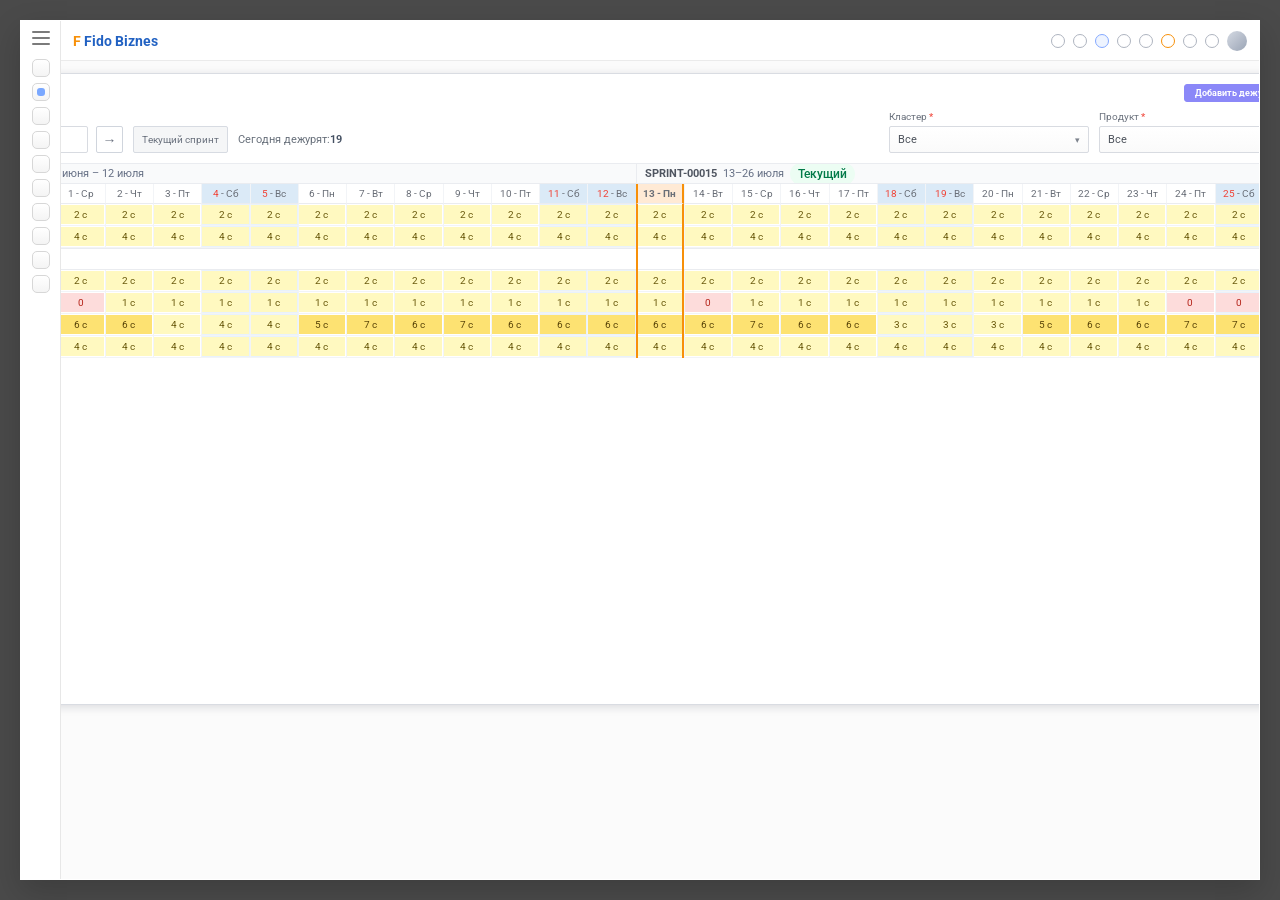
==== commit db67bb1e: "v6" ====
--- a/index.html
+++ b/index.html
@@ -147,6 +147,10 @@
 
   .screen-header {
     padding: 10px 12px 0;
+    display: flex;
+    align-items: center;
+    justify-content: space-between;
+    gap: 12px;
   }
   .screen-title {
     margin: 0;
@@ -407,9 +411,9 @@
   .form-field { margin-bottom: 12px; }
   .form-field > label {
     display: block;
-    font-size: 13px;
+    font-size: 12px;
     font-weight: 700;
-    color: var(--gray-900);
+    color: #525866;
     margin-bottom: 4px;
   }
   .form-field > label .req { color: var(--error-500); }
@@ -418,28 +422,29 @@
   .form-field input[type="search"] {
     width: 100%;
     box-sizing: border-box;
-    border: 1px solid var(--gray-300);
+    border: 1px solid #d6dae1;
     border-radius: 8px;
-    padding: 8px 10px;
+    padding: 9px 12px;
     font-size: 14px;
     font-family: inherit;
-    color: var(--gray-900);
+    color: #4f5560;
     background: #fff;
-  }
-  .form-row { display: flex; gap: 12px; }
+    min-height: 42px;
+  }
+  .form-row { display: flex; gap: 20px; }
   .form-row .form-field { flex: 1; }
   .duty-people-list {
-    border: 1px solid var(--gray-200);
+    border: 1px solid #d6dae1;
     border-radius: 8px;
-    max-height: 220px;
+    max-height: 420px;
     overflow-y: auto;
-    padding: 4px;
+    padding: 8px 0;
   }
   .duty-person-row {
     display: flex;
     align-items: center;
     gap: 10px;
-    padding: 7px 10px;
+    padding: 7px 16px;
     border-radius: 6px;
     font-size: 14px;
     color: var(--gray-900);
@@ -452,8 +457,8 @@
     display: flex;
     justify-content: flex-end;
     gap: 10px;
-    padding: 12px 20px 16px;
-    border-top: 1px solid var(--gray-200);
+    padding: 16px 24px 22px;
+    border-top: 1px solid #eceff4;
     flex: none;
   }
   .form-error { color: var(--error-500); font-size: 13px; margin-right: auto; align-self: center; }
@@ -475,6 +480,7 @@
     gap: 10px;
     flex-wrap: wrap;
   }
+  .filters-right { margin-left: auto; }
   .filter-field {
     display: flex;
     flex-direction: column;
@@ -520,6 +526,26 @@
   .select-like[aria-disabled="true"] {
     cursor: default;
   }
+  .native-select {
+    -webkit-appearance: none;
+    appearance: none;
+    display: block;
+    width: 200px;
+    min-width: 200px;
+    line-height: 25px;
+    text-align: left;
+    font-family: inherit;
+    padding: 0 28px 0 8px;
+    background:
+      linear-gradient(180deg, #fff, #fafafa),
+      linear-gradient(45deg, transparent 50%, #7d838d 50%),
+      linear-gradient(135deg, #7d838d 50%, transparent 50%);
+    background-repeat: no-repeat;
+    background-position: 0 0, calc(100% - 14px) 11px, calc(100% - 9px) 11px;
+    background-size: 100% 100%, 5px 5px, 5px 5px;
+    cursor: pointer;
+  }
+  .native-select::after { content: none; }
   .period-nav {
     display: flex;
     align-items: center;
@@ -563,6 +589,149 @@
     border-color: #d7dbe2;
     color: #6c737f;
   }
+  .btn.btn-add-duty {
+    height: 18px;
+    padding: 0 10px;
+    font-size: 9px;
+    font-weight: 700;
+    color: #fff;
+    background: #8b88f8;
+    border-color: #8b88f8;
+    border-radius: 3px;
+    box-shadow: none;
+    flex: none;
+  }
+  .btn.btn-add-duty:hover { background: #7d79f2; }
+  .duty-modal {
+    max-width: 950px !important;
+    border-radius: 12px;
+    box-shadow: 0 14px 40px rgba(16, 24, 40, 0.24);
+  }
+  .duty-modal .modal-header {
+    padding: 14px 18px;
+    border-bottom: 1px solid #e7e9ee;
+  }
+  .duty-modal .modal-title {
+    display: flex;
+    align-items: center;
+    gap: 14px;
+    font-size: 22px;
+    font-weight: 700;
+    color: #2d3139;
+  }
+  .duty-modal .modal-title::before {
+    content: "\2630";
+    font-size: 18px;
+    color: #2d3139;
+  }
+  .duty-modal .modal-close {
+    width: 44px;
+    height: 44px;
+    border: 3px solid #2c2f36;
+    border-radius: 50%;
+    color: #2c2f36;
+    font-size: 24px;
+    line-height: 1;
+  }
+  .duty-modal .modal-close:hover { background: #f6f7f9; }
+  .duty-modal .modal-body {
+    padding: 22px 24px 16px;
+  }
+  .duty-modal .btn {
+    min-width: 164px;
+    justify-content: center;
+    border-radius: 8px;
+    box-shadow: none;
+    font-size: 14px;
+  }
+  .duty-modal .btn.btn-brand {
+    background: #eff8ff;
+    color: #3b82c4;
+    border-color: #cfe7fb;
+  }
+  .duty-modal .btn.btn-brand:hover { background: #e4f2fd; }
+  .duty-modal .form-field {
+    margin-bottom: 10px;
+  }
+  .duty-modal .form-field > label {
+    font-size: 10px;
+    line-height: 14px;
+    font-weight: 700;
+    color: #6f7681;
+    margin-bottom: 2px;
+  }
+  .duty-modal .form-field > label .req {
+    color: #d92d20;
+  }
+  .duty-modal .form-field select,
+  .duty-modal .form-field input[type="date"],
+  .duty-modal .form-field input[type="search"] {
+    min-height: 27px;
+    height: 27px;
+    padding: 0 8px;
+    border: 1px solid #d8dbe1;
+    border-radius: 2px;
+    background: linear-gradient(180deg, #fff, #fafafa);
+    color: #4d535c;
+    font-size: 11px;
+    line-height: 16px;
+    box-shadow: inset 0 1px 0 rgba(255, 255, 255, 0.7);
+  }
+  .duty-modal .form-field select {
+    appearance: none;
+    -webkit-appearance: none;
+    padding-right: 28px;
+    background-image:
+      linear-gradient(45deg, transparent 50%, #6b7280 50%),
+      linear-gradient(135deg, #6b7280 50%, transparent 50%);
+    background-position:
+      calc(100% - 14px) 11px,
+      calc(100% - 9px) 11px;
+    background-size: 5px 5px, 5px 5px;
+    background-repeat: no-repeat;
+  }
+  .duty-modal .form-field input[type="search"]::placeholder {
+    color: #8b919c;
+  }
+  .duty-modal .form-row {
+    gap: 12px;
+  }
+  .duty-modal .duty-people-list {
+    border: 1px solid #d7dbe3;
+    border-radius: 8px;
+    max-height: 360px;
+    padding: 4px 0;
+  }
+  .duty-modal .duty-person-row {
+    min-height: 34px;
+    padding: 5px 12px;
+    font-size: 13px;
+    line-height: 20px;
+    color: #4f5560;
+  }
+  .duty-modal .duty-person-row input {
+    width: 16px;
+    height: 16px;
+    accent-color: #6ea8ff;
+  }
+  .duty-modal .modal-footer {
+    gap: 12px;
+  }
+  .duty-modal .btn,
+  .duty-modal .btn.btn-brand {
+    min-height: 40px;
+    padding: 0 22px;
+    font-size: 14px;
+    font-weight: 700;
+  }
+  .duty-modal .btn {
+    background: #f4fbff;
+    border-color: #cfe7fb;
+    color: #4d8fcb;
+  }
+  .duty-modal .btn:hover {
+    background: #ecf7ff;
+  }
   .today-count {
     height: 27px;
     display: inline-flex;
@@ -618,6 +787,7 @@
       <div class="screen-card">
         <div class="screen-header">
           <h1 class="screen-title">График дежурств L2</h1>
+          <button class="btn btn-add-duty" id="addDutyBtn">Добавить дежурство</button>
         </div>
 
         <nav class="tabs" role="tablist" aria-label="Фильтр по типу смены" id="shiftTabs" hidden>
@@ -631,7 +801,11 @@
           <div class="filters-left">
             <div class="filter-field">
               <span class="field-label">Вид отображения</span>
-              <button class="select-like" type="button" aria-disabled="true">Спринты</button>
+              <select class="select-like native-select" id="viewSelect" aria-label="Вид отображения">
+                <option value="sprints">Спринты</option>
+                <option value="quarter">Квартал</option>
+                <option value="year">Год</option>
+              </select>
             </div>
 
             <div class="period-nav">
@@ -664,7 +838,6 @@
             </div>
 
             <button class="btn btn-ghost" id="expandAllBtn" hidden>Развернуть все</button>
-            <button class="btn btn-brand" id="addDutyBtn" hidden>+ Дежурство</button>
           </div>
         </div>
 
@@ -687,7 +860,7 @@
 </div>
 
 <div class="modal-overlay" id="dutyModalOverlay" hidden>
-  <div class="modal" role="dialog" aria-modal="true" aria-labelledby="dutyModalTitle" style="max-width: 560px;">
+  <div class="modal duty-modal" role="dialog" aria-modal="true" aria-labelledby="dutyModalTitle">
     <div class="modal-header">
       <h2 class="modal-title" id="dutyModalTitle">Дежурство</h2>
       <button type="button" class="modal-close" id="dutyModalClose" aria-label="Закрыть">✕</button>
@@ -746,6 +919,7 @@
 
   var todayIdx = DATA.sprints.findIndex(function (s) { return s.current; });
   var defaultPairStart = todayIdx > 0 ? todayIdx - 1 : todayIdx;
+  var MONTHS_SHORT_UP = ["Янв", "Фев", "Мар", "Апр", "Май", "Июн", "Июл", "Авг", "Сен", "Окт", "Ноя", "Дек"];
 
   var lastRenderContext = null;
 
@@ -754,10 +928,24 @@
     hiddenDepts: new Set(),
     hiddenGroups: new Set(),   // ключи "deptId::groupId"
     expanded: new Set(),       // ключи продуктов (deptId или deptId::groupId)
-    sprintPairStart: defaultPairStart
+    zoom: "sprints",
+    sprintPairStart: defaultPairStart,
+    quarterAnchor: quarterStartOf(Roster.fromISO(DATA.today)),
+    yearAnchor: Roster.fromISO(DATA.today).getFullYear()
   };
 
   function groupKey(deptId, groupId) { return deptId + "::" + groupId; }
+  function quarterStartOf(d) {
+    var q = Math.floor(d.getMonth() / 3);
+    return new Date(d.getFullYear(), q * 3, 1);
+  }
+  function mondayOnOrBefore(d) {
+    var r = new Date(d.getFullYear(), d.getMonth(), d.getDate());
+    var wd = r.getDay();
+    var diff = wd === 0 ? 6 : wd - 1;
+    r.setDate(r.getDate() - diff);
+    return r;
+  }
 
   function visibleDepartments() {
     return DATA.departments
@@ -834,11 +1022,16 @@
   // ---------------------------------------------------------- controls --
 
   var shiftTabs = document.getElementById("shiftTabs");
+  var viewSelect = document.getElementById("viewSelect");
   shiftTabs.addEventListener("click", function (e) {
     var btn = e.target.closest(".tab-btn");
     if (!btn) return;
     shiftTabs.querySelectorAll(".tab-btn").forEach(function (b) { b.setAttribute("aria-selected", b === btn ? "true" : "false"); });
     state.shift = btn.dataset.shift;
+    render();
+  });
+  viewSelect.addEventListener("change", function () {
+    state.zoom = viewSelect.value;
     render();
   });
 
@@ -925,6 +1118,8 @@
   document.getElementById("nextBtn").addEventListener("click", function () { shiftPeriod(1); });
   document.getElementById("todayBtn").addEventListener("click", function () {
     state.sprintPairStart = defaultPairStart;
+    state.quarterAnchor = quarterStartOf(Roster.fromISO(DATA.today));
+    state.yearAnchor = Roster.fromISO(DATA.today).getFullYear();
     render();
     scrollToTodayColumn();
   });
@@ -939,8 +1134,14 @@
   });
 
   function shiftPeriod(dir) {
-    var next = state.sprintPairStart + dir;
-    state.sprintPairStart = Math.max(0, Math.min(DATA.sprints.length - 2, next));
+    if (state.zoom === "sprints") {
+      var next = state.sprintPairStart + dir;
+      state.sprintPairStart = Math.max(0, Math.min(DATA.sprints.length - 2, next));
+    } else if (state.zoom === "quarter") {
+      state.quarterAnchor = new Date(state.quarterAnchor.getFullYear(), state.quarterAnchor.getMonth() + dir * 3, 1);
+    } else {
+      state.yearAnchor += dir;
+    }
     render();
   }
 
@@ -963,6 +1164,15 @@
 
   function setColumnsVar(count) {
     var dayW = parseFloat(getComputedStyle(document.documentElement).getPropertyValue("--day-w-fixed")) || 48.25;
+    document.getElementById("tlGrid").style.setProperty("--day-w", dayW + "px");
+    return dayW;
+  }
+
+  function setAdaptiveColumnsVar(count, minWidth) {
+    var wrap = document.getElementById("tlWrap");
+    var labelW = parseFloat(getComputedStyle(document.documentElement).getPropertyValue("--label-col-w")) || 350;
+    var available = Math.max(0, wrap.clientWidth - labelW);
+    var dayW = Math.max(minWidth, available / count);
     document.getElementById("tlGrid").style.setProperty("--day-w", dayW + "px");
     return dayW;
   }
@@ -997,6 +1207,13 @@
   }
 
   function render() {
+    if (viewSelect.value !== state.zoom) viewSelect.value = state.zoom;
+    if (state.zoom === "sprints") renderSprints();
+    else if (state.zoom === "quarter") renderQuarter();
+    else renderYear();
+  }
+
+  function renderSprints() {
     var visibleDepts = visibleDepartments();
     var allProductRows = buildRows(DATA.departments).filter(function (r) { return r.type === "product"; });
     var visibleProductRows = buildRows(visibleDepts).filter(function (r) { return r.type === "product"; });
@@ -1132,7 +1349,17 @@
       cell.style.gridRow = "2";
       cell.style.top = "20px";
       cell.dataset.date = iso;
+      cell.tabIndex = 0;
+      cell.setAttribute("role", "button");
+      cell.setAttribute("aria-label", "Открыть дежурство на " + Roster.formatRangeFull(iso, iso));
       cell.innerHTML = '<span class="d-num">' + Roster.dayNum(iso) + '</span>&nbsp;-&nbsp;' + weekdayTitle(iso);
+      cell.addEventListener("click", function () { openDutyModal({ fromISO: iso, toISO: iso }); });
+      cell.addEventListener("keydown", function (e) {
+        if (e.key === "Enter" || e.key === " ") {
+          e.preventDefault();
+          openDutyModal({ fromISO: iso, toISO: iso });
+        }
+      });
       grid.appendChild(cell);
     });
 
@@ -1218,10 +1445,22 @@
         cell.textContent = count === 0 ? "0" : count + " с";
         cell.dataset.tooltip = gr.name + ", " + Roster.formatRangeFull(iso, iso) + ": " +
           (count === 0 ? "никто не назначен" : count + " " + pluralPeopleShort(count) + " на дежурстве");
+        cell.tabIndex = 0;
+        cell.setAttribute("role", "button");
+        cell.setAttribute("aria-label", "Открыть дежурство для " + gr.name + " на " + Roster.formatRangeFull(iso, iso));
+        cell.addEventListener("click", function (evt) {
+          evt.stopPropagation();
+          openDutyModal({ deptId: gr.deptId, groupId: gr.groupId, fromISO: iso, toISO: iso });
+        });
+        cell.addEventListener("keydown", function (evt) {
+          if (evt.key === "Enter" || evt.key === " ") {
+            evt.preventDefault();
+            evt.stopPropagation();
+            openDutyModal({ deptId: gr.deptId, groupId: gr.groupId, fromISO: iso, toISO: iso });
+          }
+        });
         headerBody.appendChild(cell);
       });
-      headerBody.style.cursor = "pointer";
-      headerBody.addEventListener("click", function () { toggleProduct(gr.key); });
       grid.appendChild(headerBody);
 
       if (!isExpanded) return;
@@ -1245,6 +1484,15 @@
         m.laneSpans.filter(function (span) { return span.lane === lane; }).forEach(function (span) {
           var bar = buildBar(span);
           laneBody.appendChild(bar.el);
+        });
+
+        laneBody.addEventListener("click", function (evt) {
+          var interactive = evt.target.closest(".duty-card");
+          if (interactive) return;
+          var rect = laneBody.getBoundingClientRect();
+          var idx = Math.max(0, Math.min(days.length - 1, Math.floor((evt.clientX - rect.left) / dayW)));
+          var iso = days[idx];
+          openDutyModal({ deptId: gr.deptId, groupId: gr.groupId, fromISO: iso, toISO: iso });
         });
 
         grid.appendChild(laneBody);
@@ -1285,6 +1533,247 @@
     Roster.wireHighlight(grid);
   }
 
+  function syncFilterLabels(visibleDepts) {
+    var allProductRows = buildRows(DATA.departments).filter(function (r) { return r.type === "product"; });
+    var visibleProductRows = buildRows(visibleDepts).filter(function (r) { return r.type === "product"; });
+    var hiddenCount = (DATA.departments.length - visibleDepts.length) + state.hiddenGroups.size;
+    document.getElementById("deptFilterCount").textContent = hiddenCount > 0 ? String(hiddenCount) : "";
+    document.getElementById("deptFilterLabel").textContent =
+      visibleDepts.length === DATA.departments.length ? "Все" :
+      (visibleDepts.length === 1 ? visibleDepts[0].name : visibleDepts.length + " выбрано");
+    document.getElementById("productFilterCount").textContent =
+      visibleProductRows.length === allProductRows.length ? "" : String(visibleProductRows.length);
+    document.getElementById("productFilterLabel").textContent =
+      visibleProductRows.length === allProductRows.length ? "Все" :
+      (visibleProductRows.length === 1 ? visibleProductRows[0].name : visibleProductRows.length + " выбрано");
+  }
+
+  function getFilteredContext() {
+    var visibleDepts = visibleDepartments();
+    syncFilterLabels(visibleDepts);
+    var filteredDuties = state.shift === "all" ? DATA.duties : DATA.duties.filter(function (d) { return d.shift === state.shift; });
+    filteredDuties = filteredDuties.filter(function (d) {
+      var p = peopleById[d.personId];
+      if (!p) return false;
+      if (state.hiddenDepts.has(p.departmentId)) return false;
+      if (p.groupId && state.hiddenGroups.has(groupKey(p.departmentId, p.groupId))) return false;
+      return true;
+    });
+    updateTodayCount(filteredDuties);
+    lastRenderContext = { visibleDepts: visibleDepts, filteredDuties: filteredDuties, peopleById: peopleById };
+    return { visibleDepts: visibleDepts, filteredDuties: filteredDuties };
+  }
+
+  function renderQuarter() {
+    var ctx = getFilteredContext();
+    var visibleDepts = ctx.visibleDepts;
+    var filteredDuties = ctx.filteredDuties;
+    var anchor = state.quarterAnchor;
+    var q = Math.floor(anchor.getMonth() / 3) + 1;
+    document.getElementById("periodLabel").textContent = anchor.getFullYear() + " · Q" + q;
+    document.getElementById("prevBtn").disabled = false;
+    document.getElementById("nextBtn").disabled = false;
+
+    var weekStart = mondayOnOrBefore(anchor);
+    var weeks = [];
+    for (var i = 0; i < 13; i++) {
+      var wStart = Roster.addDaysDate(weekStart, i * 7);
+      var wEnd = Roster.addDaysDate(wStart, 6);
+      weeks.push({ start: Roster.toISO(wStart), end: Roster.toISO(wEnd) });
+    }
+
+    var rows = buildRows(visibleDepts);
+    var grid = document.getElementById("tlGrid");
+    grid.innerHTML = "";
+    setAdaptiveColumnsVar(weeks.length, 96);
+    grid.style.gridTemplateColumns = "var(--label-col-w) repeat(" + weeks.length + ", var(--day-w))";
+    grid.style.gridTemplateRows = "20px 20px repeat(" + rows.length + ", 36px)";
+
+    var corner = document.createElement("div");
+    corner.className = "corner-cell";
+    corner.textContent = "Кластер / продукт";
+    grid.appendChild(corner);
+
+    weeks.forEach(function (w, idx) {
+      var sprint = DATA.sprints.find(function (s) { return w.start >= s.start && w.start <= s.end; });
+      var cell = document.createElement("div");
+      cell.className = "sprint-head-cell" + (sprint ? " sprint-clickable" : "");
+      cell.style.gridColumn = (idx + 2) + "";
+      cell.style.gridRow = "1";
+      if (sprint) {
+        cell.dataset.sprintId = sprint.id;
+        cell.tabIndex = 0;
+        cell.setAttribute("role", "button");
+        cell.setAttribute("aria-label", "Сводка по спринту " + sprint.id);
+        cell.innerHTML = "<span>" + sprint.id.replace("SPRINT-", "S") + "</span>";
+      } else {
+        cell.textContent = "—";
+      }
+      grid.appendChild(cell);
+    });
+
+    weeks.forEach(function (w, idx) {
+      var isCurrentWeek = DATA.today >= w.start && DATA.today <= w.end;
+      var cell = document.createElement("div");
+      cell.className = "day-head-cell" + (isCurrentWeek ? " is-today" : "");
+      cell.style.gridColumn = (idx + 2) + "";
+      cell.style.gridRow = "2";
+      cell.style.top = "20px";
+      cell.innerHTML = '<span class="d-num">' + Roster.dayNum(w.start) + " " + Roster.monthShort(w.start) + '</span>&nbsp;-&nbsp;<span>' +
+        Roster.dayNum(w.end) + " " + Roster.monthShort(w.end) + "</span>";
+      grid.appendChild(cell);
+    });
+
+    rows.forEach(function (gr, rowIdx) {
+      var gridRow = rowIdx + 3;
+      if (gr.type === "cluster") {
+        var section = document.createElement("div");
+        section.className = "cluster-row";
+        section.style.gridColumn = "1 / -1";
+        section.style.gridRow = gridRow + "";
+        section.innerHTML = '<span class="cluster-label"></span>';
+        section.firstChild.textContent = gr.name;
+        grid.appendChild(section);
+        return;
+      }
+
+      var label = document.createElement("div");
+      label.className = "product-label" + (gr.nested ? " is-nested" : "");
+      label.style.gridColumn = "1";
+      label.style.gridRow = gridRow + "";
+      label.innerHTML = '<span class="p-team" aria-hidden="true"></span><span class="p-name"></span>';
+      label.querySelector(".p-name").textContent = gr.name;
+      grid.appendChild(label);
+
+      weeks.forEach(function (w, idx) {
+        var cell = document.createElement("div");
+        cell.className = "agg-cell";
+        cell.style.gridColumn = (idx + 2) + "";
+        cell.style.gridRow = gridRow + "";
+        cell.style.height = "36px";
+        cell.style.padding = "4px 8px";
+        var people = Roster.peopleInRange(filteredDuties, peopleById, gr.deptId, w.start, w.end, gr.groupId);
+        if (!people.length) {
+          cell.innerHTML = '<span class="empty-dash">—</span>';
+        } else {
+          var shown = people.slice(0, 3);
+          var html = '<span class="avatar-stack">' + shown.map(function (p) {
+            var partial = p.weekDays < 7 ? p.weekDays : null;
+            return Roster.avatarHtml(p, "avatar-sm", ' data-person-id="' + p.id + '"', p.isLead, partial);
+          }).join("") + '</span>';
+          if (people.length > 3) html += '<span class="agg-more">+' + (people.length - 3) + '</span>';
+          cell.innerHTML = html;
+          cell.dataset.tooltip = people.map(function (p) { return p.fullName + " (" + p.weekDays + " дн.)"; }).join(", ");
+        }
+        grid.appendChild(cell);
+      });
+    });
+
+    Roster.wireHighlight(grid);
+  }
+
+  function renderYear() {
+    var ctx = getFilteredContext();
+    var visibleDepts = ctx.visibleDepts;
+    var filteredDuties = ctx.filteredDuties;
+    var year = state.yearAnchor;
+    document.getElementById("periodLabel").textContent = String(year);
+    document.getElementById("prevBtn").disabled = false;
+    document.getElementById("nextBtn").disabled = false;
+
+    var rows = buildRows(visibleDepts);
+    var grid = document.getElementById("tlGrid");
+    grid.innerHTML = "";
+    setAdaptiveColumnsVar(12, 112);
+    grid.style.gridTemplateColumns = "var(--label-col-w) repeat(12, var(--day-w))";
+    grid.style.gridTemplateRows = "20px 20px repeat(" + rows.length + ", 36px)";
+
+    var corner = document.createElement("div");
+    corner.className = "corner-cell";
+    corner.textContent = "Кластер / продукт";
+    grid.appendChild(corner);
+
+    var yCell = document.createElement("div");
+    yCell.className = "sprint-head-cell";
+    yCell.style.gridColumn = "2 / span 12";
+    yCell.style.gridRow = "1";
+    yCell.textContent = year + " год";
+    grid.appendChild(yCell);
+
+    var todayDate = Roster.fromISO(DATA.today);
+    for (var m = 0; m < 12; m++) {
+      var isCurrentMonth = todayDate.getFullYear() === year && todayDate.getMonth() === m;
+      var h = document.createElement("div");
+      h.className = "day-head-cell" + (isCurrentMonth ? " is-today" : "");
+      h.style.gridColumn = (m + 2) + "";
+      h.style.gridRow = "2";
+      h.style.top = "20px";
+      h.innerHTML = '<span class="d-num">' + MONTHS_SHORT_UP[m] + "</span>";
+      grid.appendChild(h);
+    }
+
+    rows.forEach(function (gr, rowIdx) {
+      var gridRow = rowIdx + 3;
+      if (gr.type === "cluster") {
+        var section = document.createElement("div");
+        section.className = "cluster-row";
+        section.style.gridColumn = "1 / -1";
+        section.style.gridRow = gridRow + "";
+        section.innerHTML = '<span class="cluster-label"></span>';
+        section.firstChild.textContent = gr.name;
+        grid.appendChild(section);
+        return;
+      }
+
+      var label = document.createElement("div");
+      label.className = "product-label" + (gr.nested ? " is-nested" : "");
+      label.style.gridColumn = "1";
+      label.style.gridRow = gridRow + "";
+      label.innerHTML = '<span class="p-team" aria-hidden="true"></span><span class="p-name"></span>';
+      label.querySelector(".p-name").textContent = gr.name;
+      grid.appendChild(label);
+
+      for (var m = 0; m < 12; m++) {
+        var mm = String(m + 1).padStart(2, "0");
+        var monthStart = year + "-" + mm + "-01";
+        var monthEnd = year + "-" + mm + "-" + String(new Date(year, m + 1, 0).getDate()).padStart(2, "0");
+        var cell = document.createElement("div");
+        cell.className = "agg-cell clickable";
+        cell.style.gridColumn = (m + 2) + "";
+        cell.style.gridRow = gridRow + "";
+        cell.style.height = "36px";
+        cell.style.padding = "4px 8px";
+
+        var people = Roster.peopleInRange(filteredDuties, peopleById, gr.deptId, monthStart, monthEnd, gr.groupId);
+        if (!people.length) {
+          cell.innerHTML = '<span class="empty-dash">—</span>';
+        } else {
+          var html = '<span class="avatar-stack">' + people.slice(0, 3).map(function (p) {
+            return Roster.avatarHtml(p, "avatar-sm", ' data-person-id="' + p.id + '"', p.isLead);
+          }).join("") + '</span>';
+          if (people.length > 3) html += '<span class="agg-more">+' + (people.length - 3) + '</span>';
+          cell.innerHTML = html;
+        }
+        cell.dataset.tooltip = MONTHS_SHORT_UP[m] + " " + year + ": " + (people.length ? people.map(function (p) { return p.fullName; }).join(", ") : "дежурств нет");
+        cell.addEventListener("click", function (monthIndex) {
+          return function () { jumpToMonth(year, monthIndex); };
+        }(m));
+        grid.appendChild(cell);
+      }
+    });
+
+    Roster.wireHighlight(grid);
+  }
+
+  function jumpToMonth(year, month) {
+    var midISO = Roster.toISO(new Date(year, month, 15));
+    var idx = DATA.sprints.findIndex(function (s) { return midISO >= s.start && midISO <= s.end; });
+    state.sprintPairStart = Math.max(0, Math.min(DATA.sprints.length - 2, idx > 0 ? idx - 1 : Math.max(idx, 0)));
+    state.zoom = "sprints";
+    viewSelect.value = "sprints";
+    render();
+  }
+
   function toggleProduct(key) {
     if (state.expanded.has(key)) state.expanded.delete(key);
     else state.expanded.add(key);
@@ -1311,7 +1800,7 @@
     dutyDept.appendChild(opt);
   });
 
-  function refreshGroupSelect() {
+  function refreshGroupSelect(preferredGroupId) {
     var dept = departmentsById[dutyDept.value];
     dutyGroup.innerHTML = "";
     if (dept && dept.groups && dept.groups.length) {
@@ -1322,6 +1811,7 @@
         opt.textContent = g.name;
         dutyGroup.appendChild(opt);
       });
+      if (preferredGroupId) dutyGroup.value = preferredGroupId;
     } else {
       dutyGroup.disabled = true;
       var opt = document.createElement("option");
@@ -1372,13 +1862,17 @@
   dutyGroup.addEventListener("change", refreshPeopleList);
   dutySearch.addEventListener("input", refreshPeopleList);
 
-  function openDutyModal() {
+  function openDutyModal(opts) {
+    opts = opts || {};
     dutyLastFocused = document.activeElement;
-    dutyFrom.value = DATA.today;
-    dutyTo.value = DATA.today;
+    if (opts.deptId) dutyDept.value = opts.deptId;
+    dutyFrom.value = opts.fromISO || DATA.today;
+    dutyTo.value = opts.toISO || dutyFrom.value;
     dutySearch.value = "";
     dutyFormError.hidden = true;
-    refreshGroupSelect();
+    dutyFormError.textContent = "";
+    dutyPeopleList.querySelectorAll("input:checked").forEach(function (cb) { cb.checked = false; });
+    refreshGroupSelect(opts.groupId || null);
     dutyOverlay.hidden = false;
     dutyDept.focus();
   }
@@ -1387,7 +1881,7 @@
     if (dutyLastFocused && dutyLastFocused.focus) dutyLastFocused.focus();
   }
 
-  document.getElementById("addDutyBtn").addEventListener("click", openDutyModal);
+  document.getElementById("addDutyBtn").addEventListener("click", function () { openDutyModal({}); });
   document.getElementById("dutyModalClose").addEventListener("click", closeDutyModal);
   document.getElementById("dutyCancelBtn").addEventListener("click", closeDutyModal);
   dutyOverlay.addEventListener("click", function (e) { if (e.target === dutyOverlay) closeDutyModal(); });
@@ -1396,29 +1890,7 @@
   });
 
   document.getElementById("dutySaveBtn").addEventListener("click", function () {
-    var from = dutyFrom.value, to = dutyTo.value;
-    var selected = Array.from(dutyPeopleList.querySelectorAll("input:checked")).map(function (cb) { return cb.value; });
-    var err = "";
-    if (!from || !to) err = "Укажите обе даты";
-    else if (from > to) err = "«С даты» позже «По дату»";
-    else if (!selected.length) err = "Выберите хотя бы одного дежурного";
-    if (err) {
-      dutyFormError.textContent = err;
-      dutyFormError.hidden = false;
-      return;
-    }
-    // Существующие дни этого человека/смены не дублируем
-    var existing = new Set(DATA.duties.map(function (d) { return d.personId + "|" + d.date + "|" + d.shift; }));
-    selected.forEach(function (personId) {
-      for (var iso = from; iso <= to; iso = Roster.addDays(iso, 1)) {
-        var key = personId + "|" + iso + "|" + dutyShift.value;
-        if (existing.has(key)) continue;
-        DATA.duties.push({ personId: personId, date: iso, shift: dutyShift.value, lead: false });
-        existing.add(key);
-      }
-    });
     closeDutyModal();
-    render();
   });
 
   // ---------------------------------------------------------------- init --
--- a/common.css
+++ b/common.css
@@ -583,10 +583,21 @@
   display: flex;
   align-items: center;
   justify-content: center;
-  gap: 2px;
-  padding: 6px 4px;
+  gap: 4px;
+  padding: 6px 8px;
   cursor: default;
   overflow: hidden;
+}
+.agg-cell .avatar-stack {
+  display: flex;
+  align-items: center;
+  flex: none;
+}
+.agg-cell .avatar-stack .avatar {
+  margin-left: -4px;
+}
+.agg-cell .avatar-stack .avatar:first-child {
+  margin-left: 0;
 }
 .agg-cell.clickable { cursor: pointer; }
 .agg-cell.clickable:hover { background: var(--brand-25); }
@@ -596,7 +607,9 @@
   color: var(--gray-500);
   background: var(--gray-100);
   border-radius: 9999px;
-  padding: 1px 6px;
+  padding: 2px 7px;
+  line-height: 1;
+  flex: none;
 }
 .heat-cell {
   display: flex;
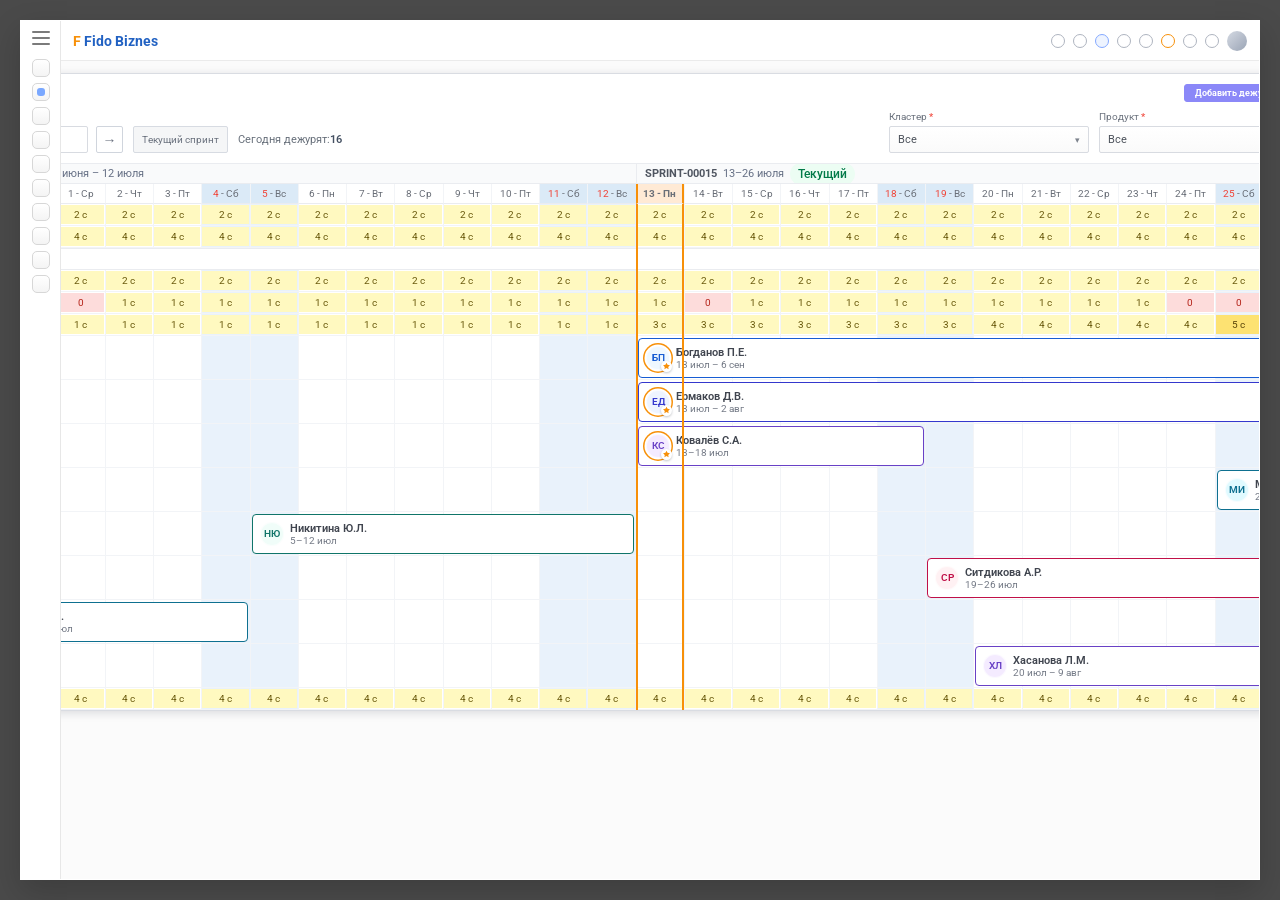
==== commit 2d1c33cf: "v7" ====
--- a/index.html
+++ b/index.html
@@ -927,7 +927,7 @@
     shift: "all",
     hiddenDepts: new Set(),
     hiddenGroups: new Set(),   // ключи "deptId::groupId"
-    expanded: new Set(),       // ключи продуктов (deptId или deptId::groupId)
+    expanded: new Set(["support::humo"]), // ключи продуктов (deptId или deptId::groupId)
     zoom: "sprints",
     sprintPairStart: defaultPairStart,
     quarterAnchor: quarterStartOf(Roster.fromISO(DATA.today)),
@@ -1271,9 +1271,8 @@
     var gridRows = buildRows(visibleDepts);
 
     // Раскладка строк: у кластера и у свёрнутого продукта — 1 строка.
-    // У развёрнутого продукта — 1 строка-заголовок (фон + счётчик людей)
-    // и ровно столько строк ниже, сколько разных людей видно в текущем
-    // окне (Roster.peopleInRange) — без лейн-паковки, 1 человек = 1 строка.
+    // У развёрнутого продукта — 1 строка-заголовок и затем по одной строке
+    // на каждого человека, который виден в текущем окне двух спринтов.
     var HEADER_ROW_H = 22, LANE_ROW_H = 44, CLUSTER_ROW_H = 22;
     var rowMeta = [];
     var rowCursor = 3;
@@ -1285,27 +1284,18 @@
       }
       var isExpanded = state.expanded.has(gr.key);
       var windowPeople = Roster.peopleInRange(filteredDuties, peopleById, gr.deptId, windowStart, windowEnd, gr.groupId);
-      var laneSpans = mergedSpansForRow(filteredDuties, gr, windowStart, windowEnd).map(function (span) {
-        return {
-          personId: span.personId,
-          departmentId: span.departmentId,
-          groupId: span.groupId,
-          shift: span.shift,
-          lead: span.lead,
-          start: span.start,
-          end: span.end
-        };
+      var personIds = new Set(windowPeople.map(function (person) { return person.id; }));
+      var personSpans = mergedSpansForRow(filteredDuties, gr, windowStart, windowEnd).filter(function (span) {
+        return personIds.has(span.personId);
       });
-      var laneCount = isExpanded && laneSpans.length ? Roster.assignLanes(laneSpans) : 0;
-      var footprint = 1 + (isExpanded ? laneCount : 0);
+      var footprint = 1 + (isExpanded ? windowPeople.length : 0);
       rowMeta.push({
         row: gr,
         gridRowStart: rowCursor,
         footprint: footprint,
         isExpanded: isExpanded,
         windowPeople: windowPeople,
-        laneSpans: laneSpans,
-        laneCount: laneCount
+        personSpans: personSpans
       });
       rowCursor += footprint;
     });
@@ -1465,8 +1455,8 @@
 
       if (!isExpanded) return;
 
-      for (var lane = 0; lane < m.laneCount; lane++) {
-        var laneGridRow = m.gridRowStart + 1 + lane;
+      m.windowPeople.forEach(function (person, personIndex) {
+        var laneGridRow = m.gridRowStart + 1 + personIndex;
 
         var laneSpacer = document.createElement("div");
         laneSpacer.className = "lane-spacer";
@@ -1481,7 +1471,7 @@
         laneBody.setAttribute("role", "gridcell");
         appendColBg(laneBody);
 
-        m.laneSpans.filter(function (span) { return span.lane === lane; }).forEach(function (span) {
+        m.personSpans.filter(function (span) { return span.personId === person.id; }).forEach(function (span) {
           var bar = buildBar(span);
           laneBody.appendChild(bar.el);
         });
@@ -1496,7 +1486,7 @@
         });
 
         grid.appendChild(laneBody);
-      }
+      });
     });
 
     // Колонка "сегодня" — оранжевая рамка на всю высоту, как в проде
